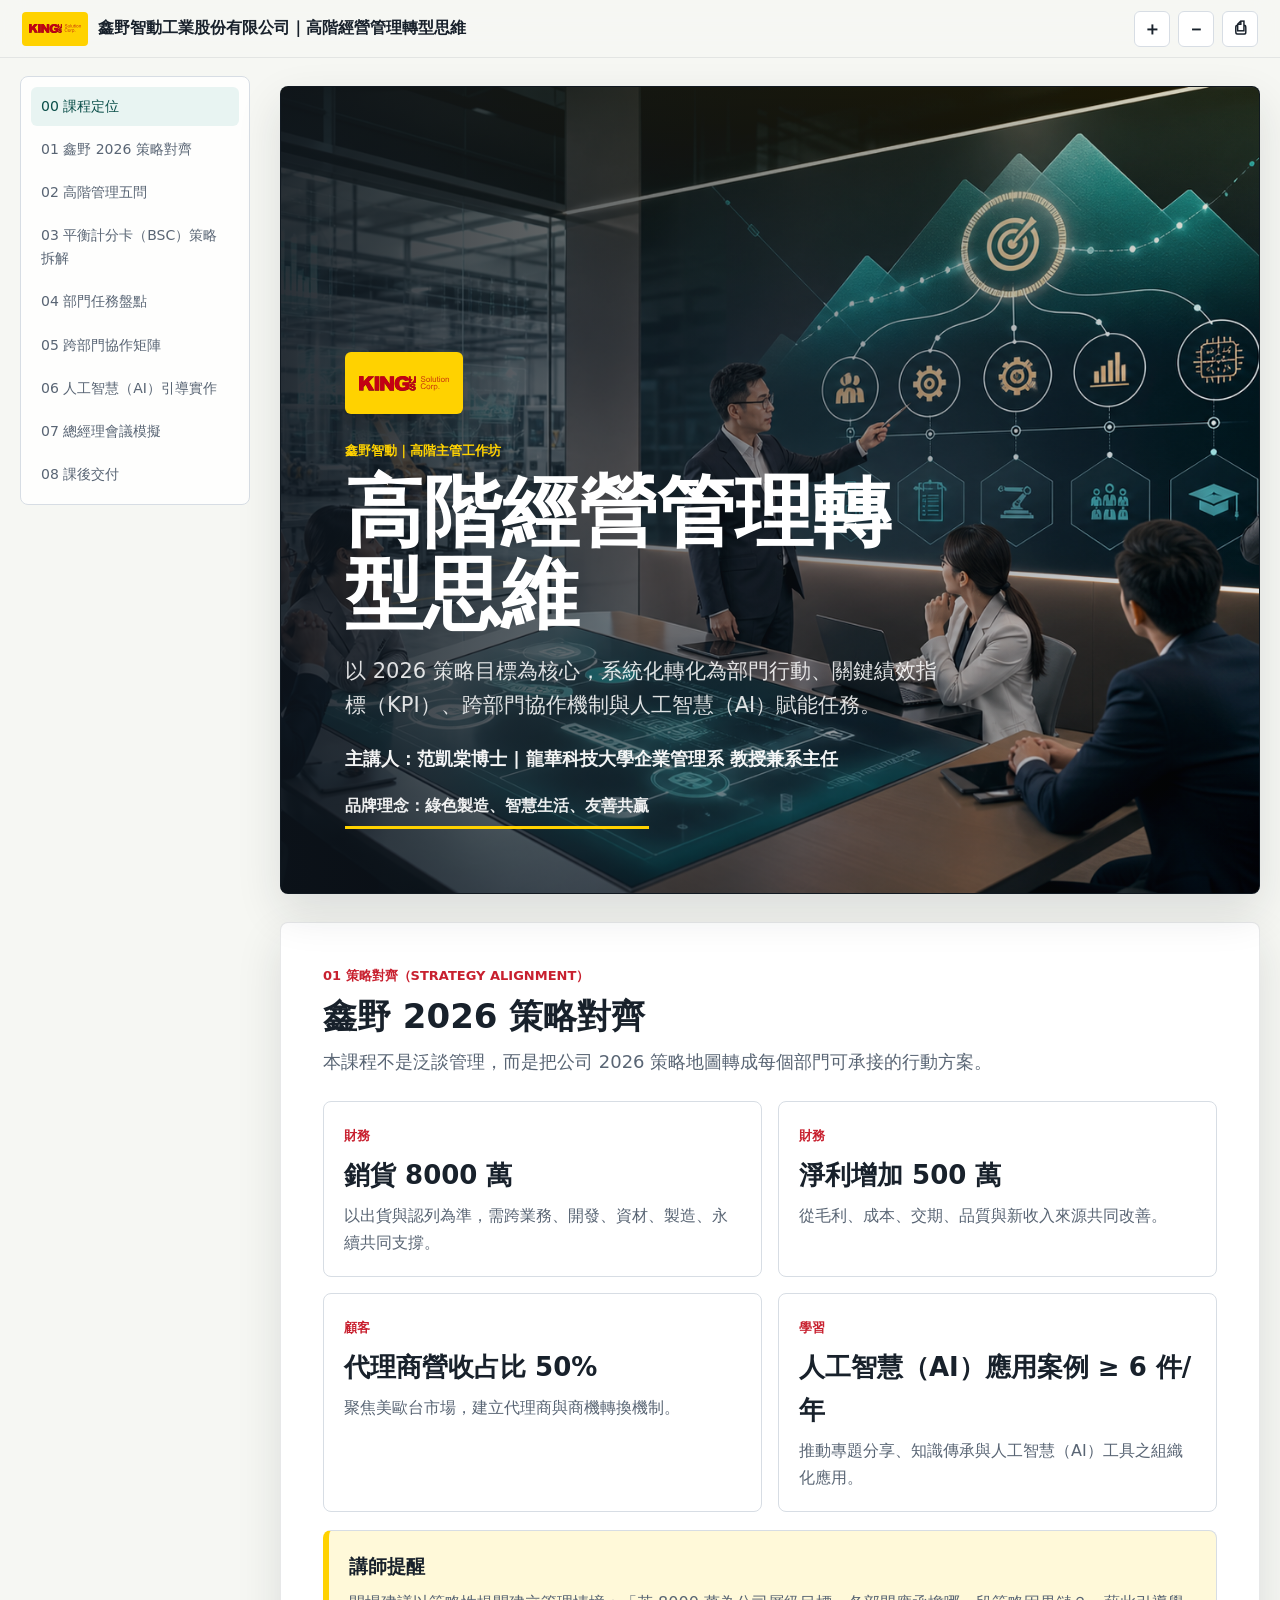
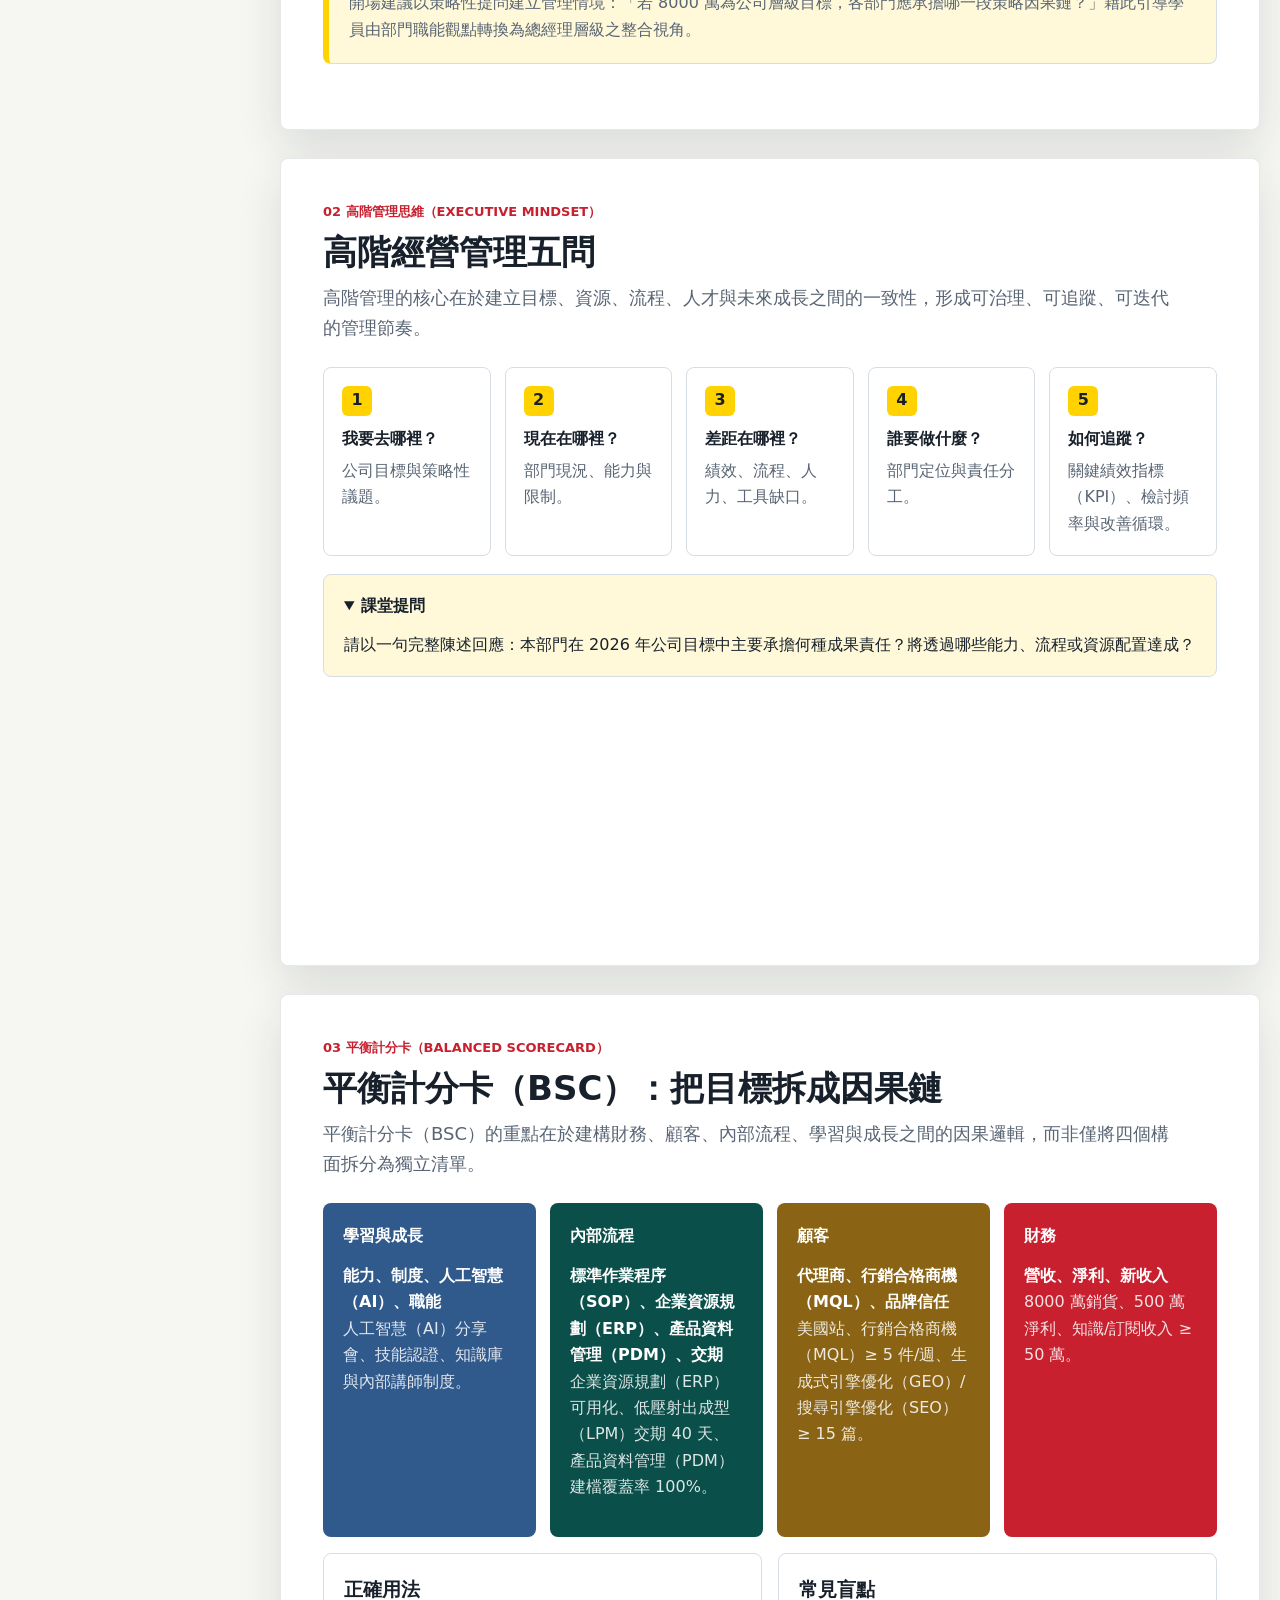
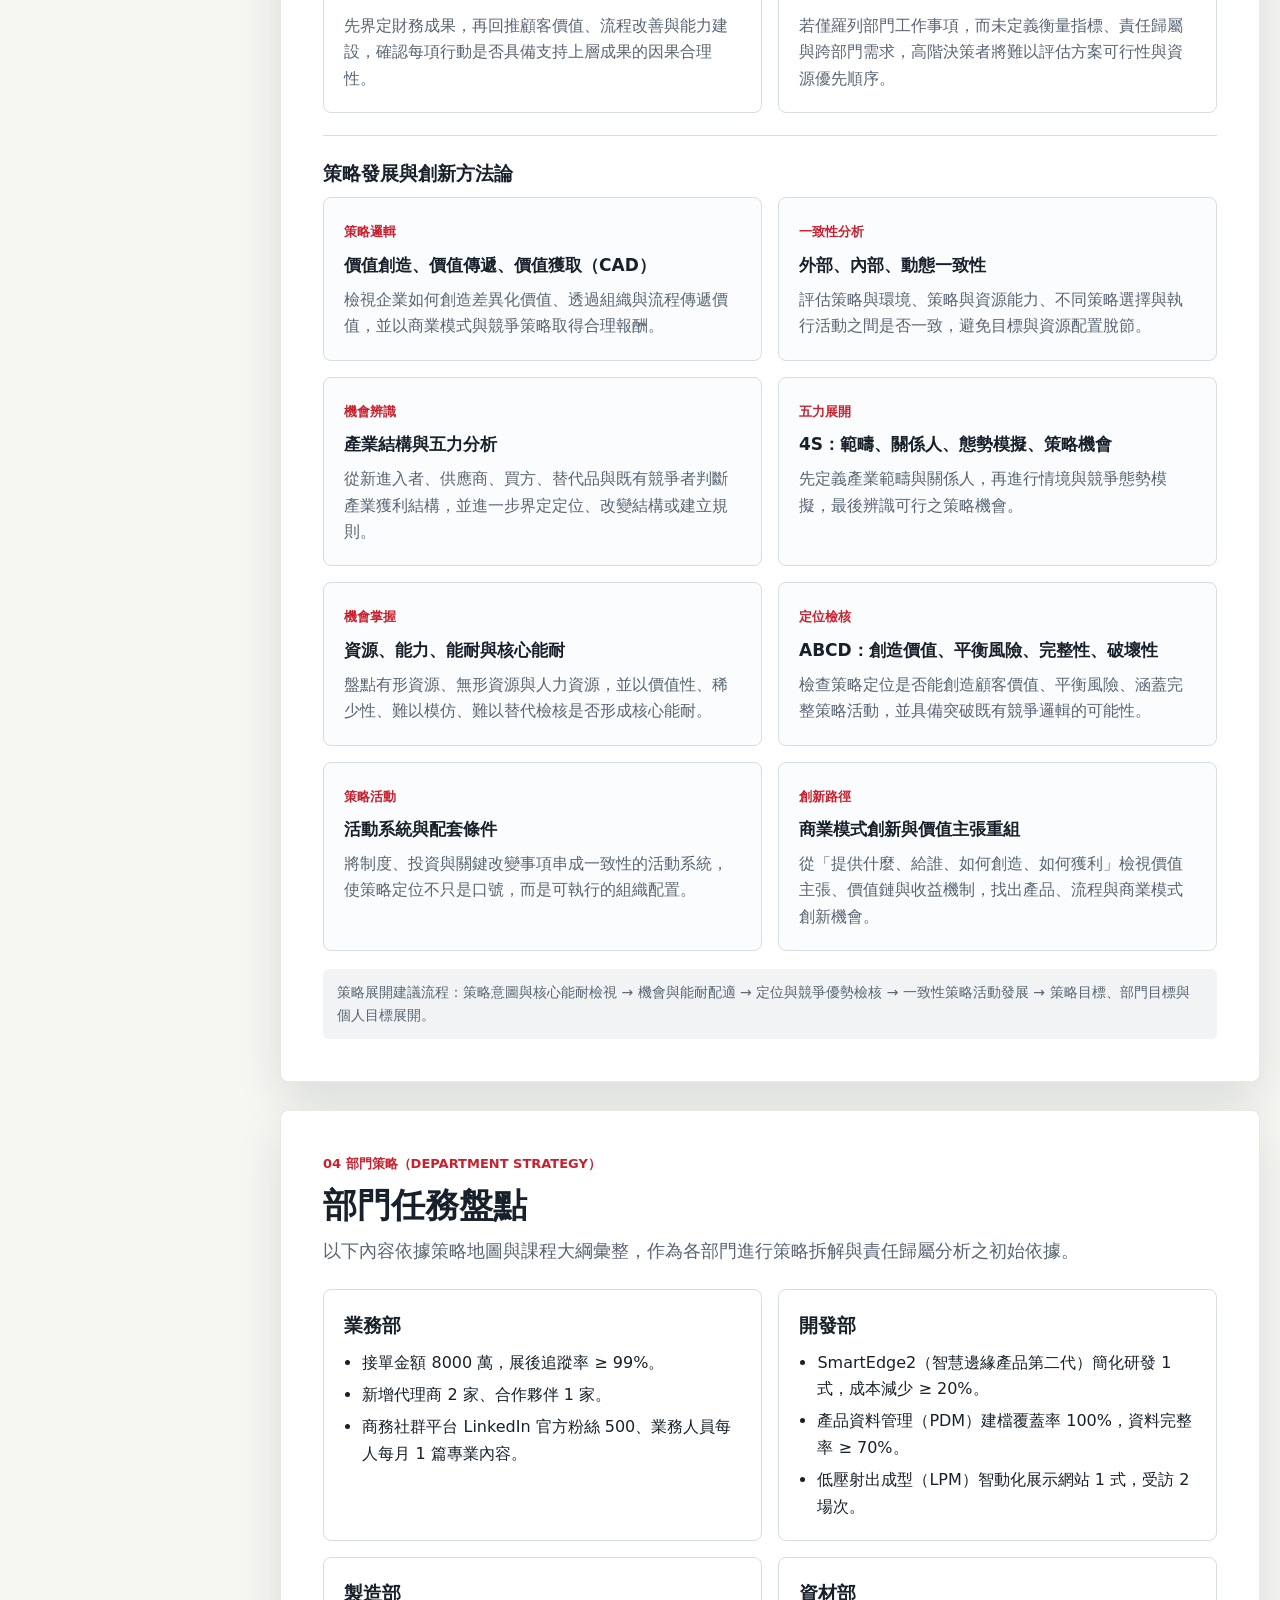
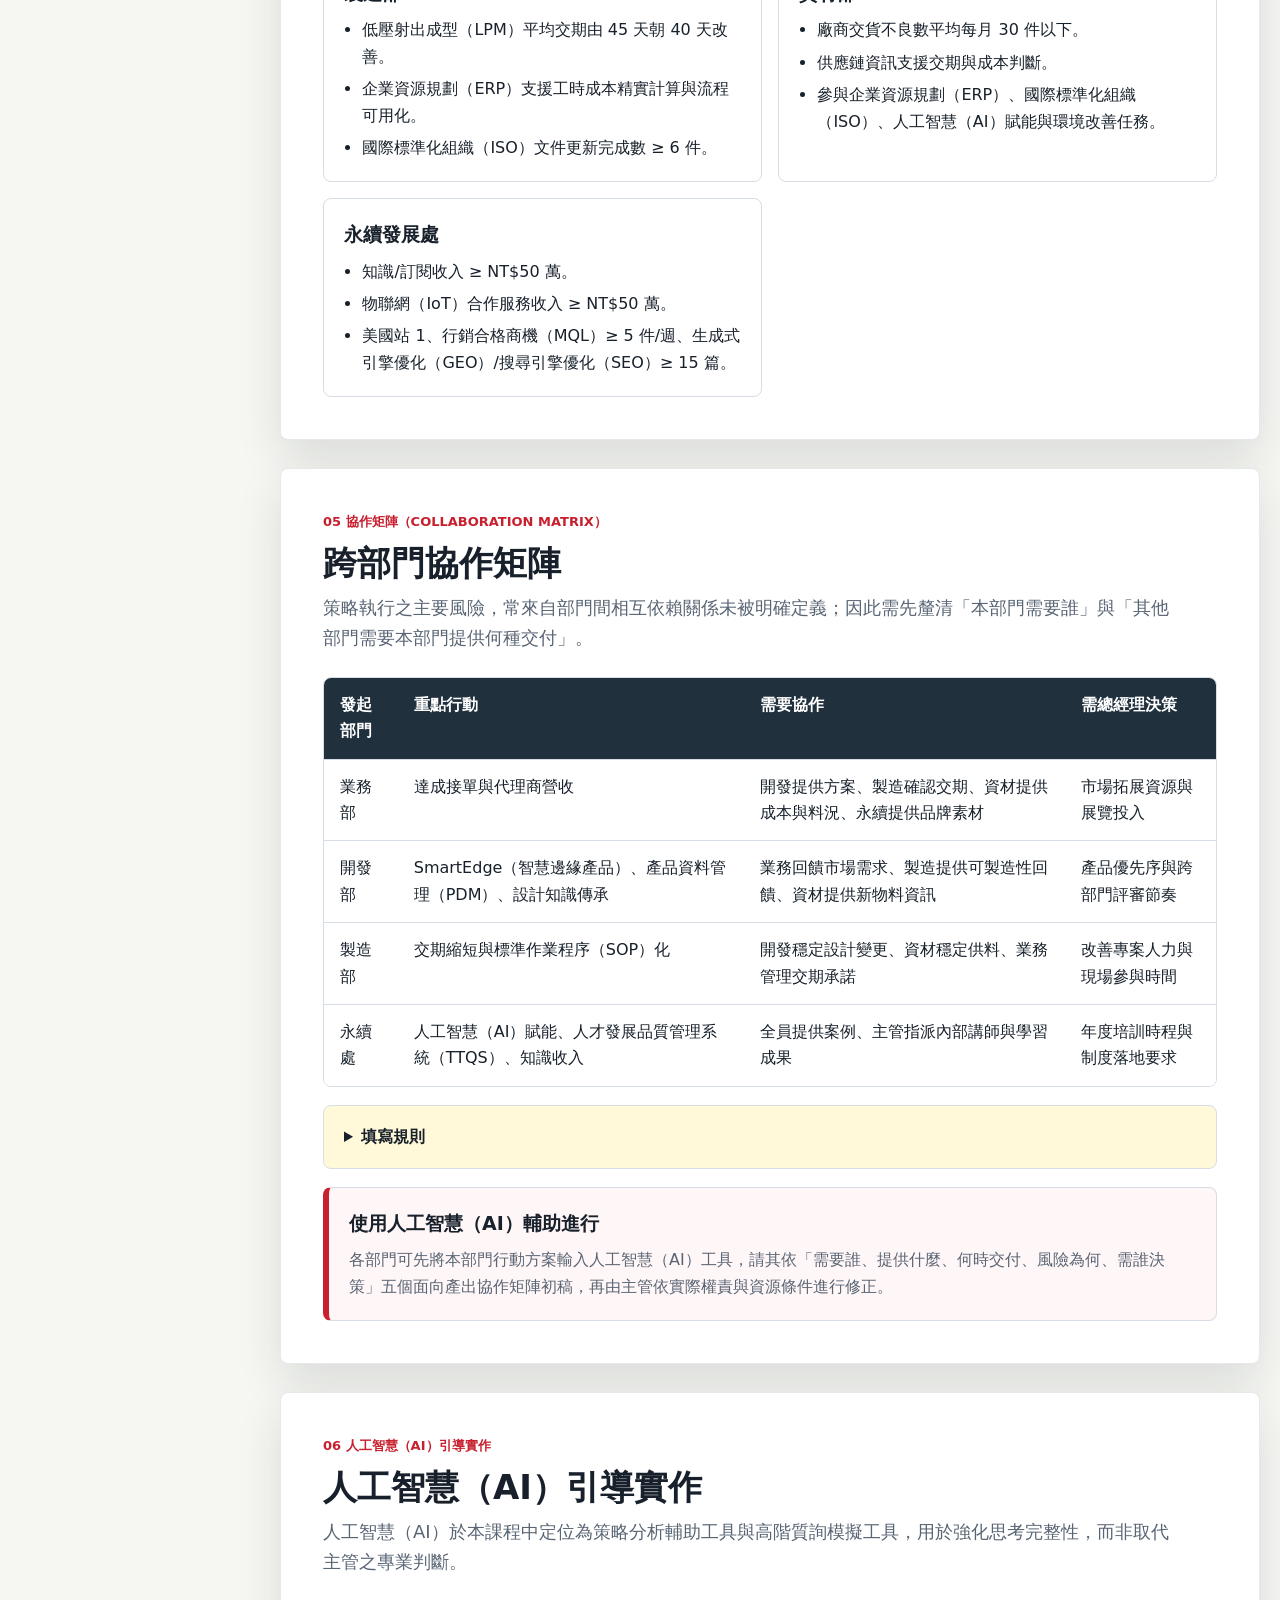
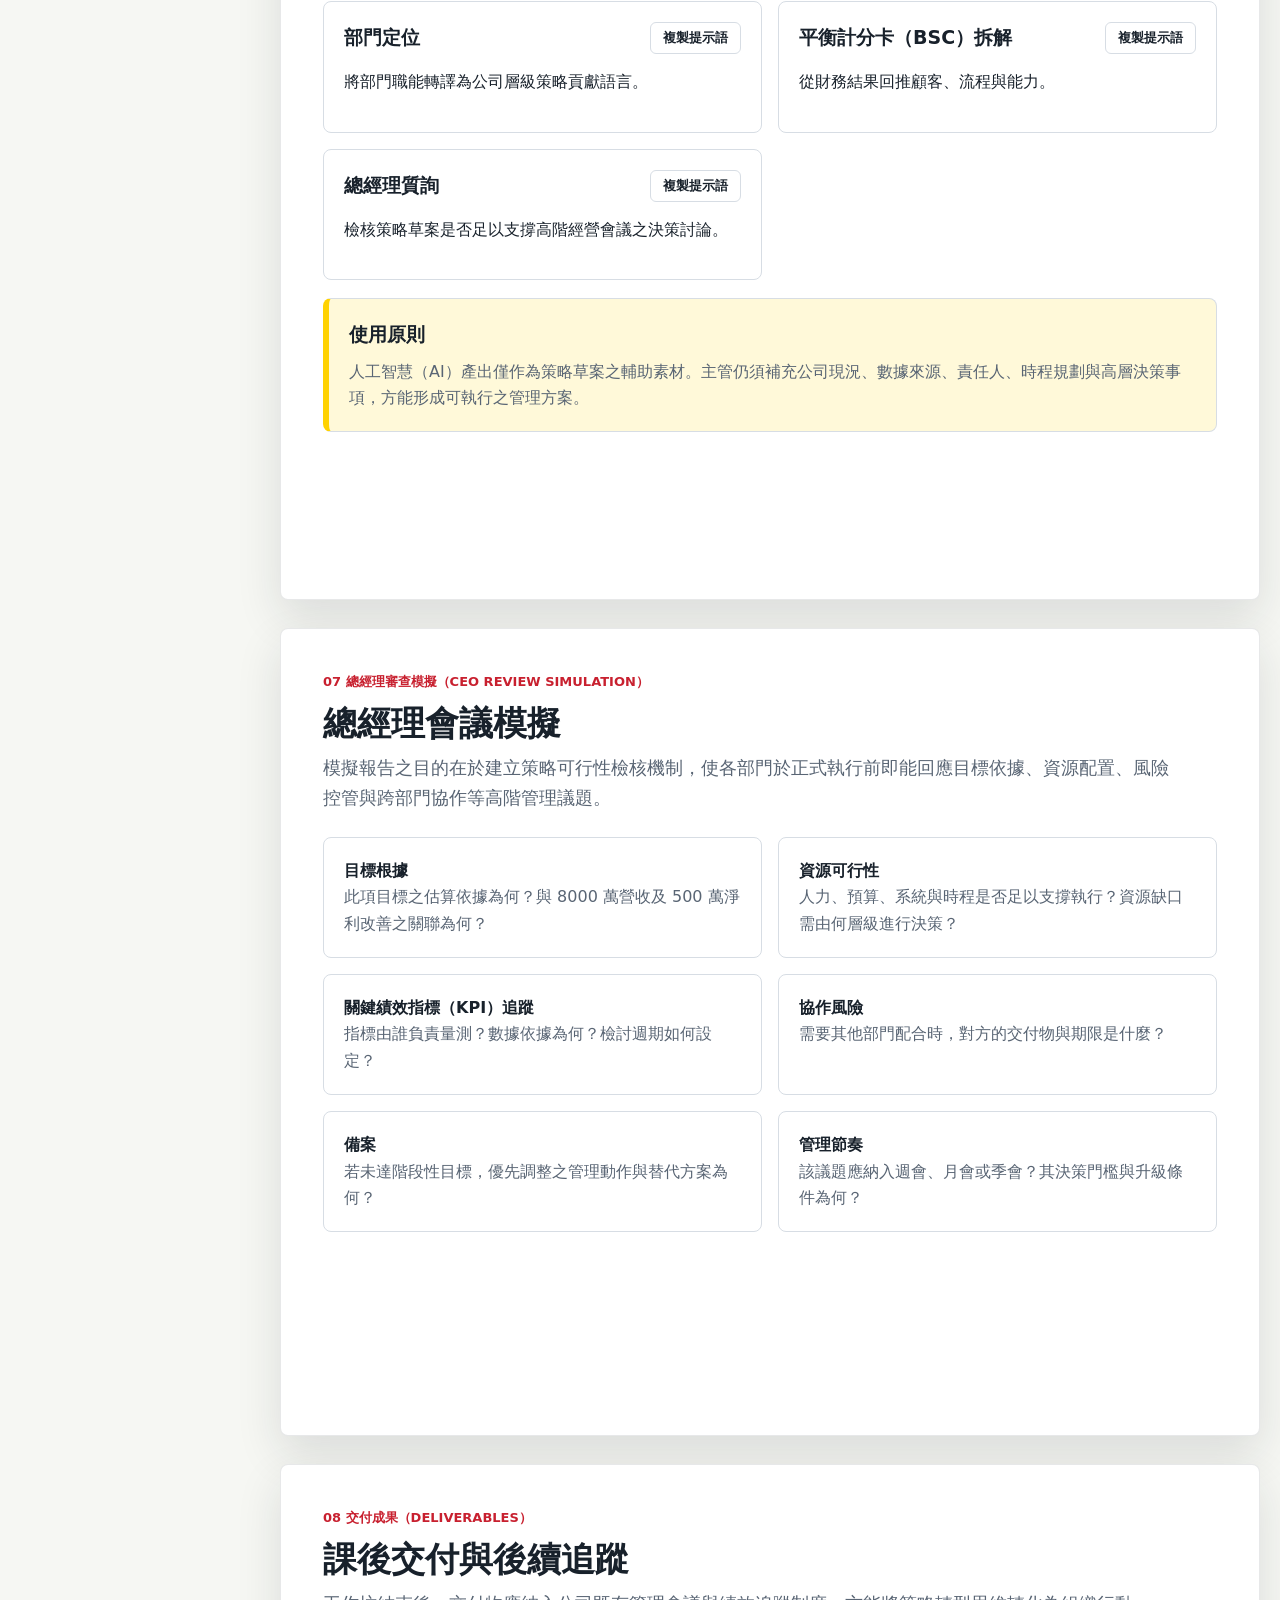
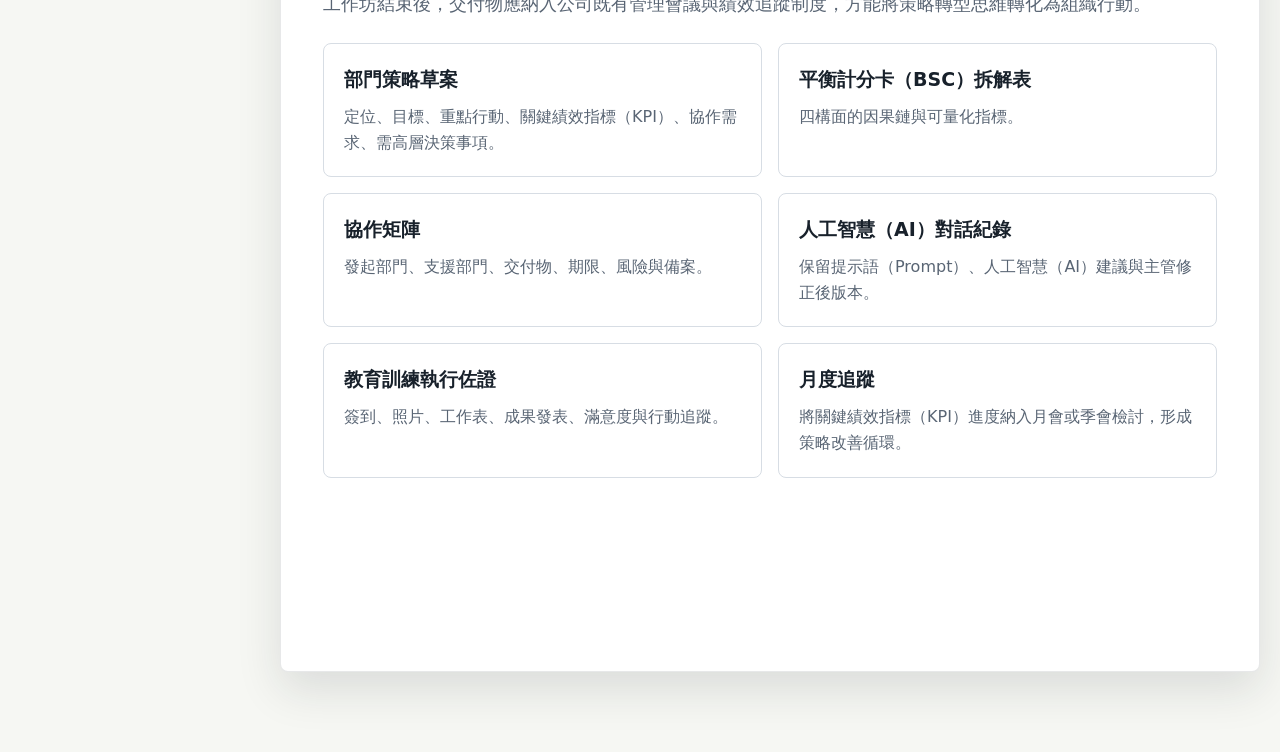
==== index.html @ 5ffa1ac3 "Update senior management handout deployment" ====
<!doctype html>
<html lang="zh-Hant">
<head>
  <meta charset="utf-8">
  <meta name="viewport" content="width=device-width, initial-scale=1">
  <title>高階經營管理轉型思維｜鑫野智動課程講義</title>
  <style>
:root {
  color-scheme: light;
  --ink: #18212b;
  --muted: #596574;
  --line: #d7dde4;
  --paper: #f6f7f3;
  --panel: #ffffff;
  --king-yellow: #ffd200;
  --king-red: #c8202f;
  --teal: #0f766e;
  --teal-dark: #0b4f4a;
  --amber: #c98519;
  --rose: #b84b5a;
  --blue: #315a8c;
  --shadow: 0 18px 45px rgba(22, 34, 43, 0.12);
  font-family: "Microsoft JhengHei", "PingFang TC", "Noto Sans TC", system-ui, sans-serif;
}

* { box-sizing: border-box; }
html { scroll-behavior: smooth; }
body {
  margin: 0;
  background: var(--paper);
  color: var(--ink);
  line-height: 1.65;
}

.topbar {
  position: sticky;
  top: 0;
  z-index: 20;
  height: 58px;
  display: flex;
  align-items: center;
  justify-content: space-between;
  padding: 0 22px;
  border-bottom: 1px solid rgba(24, 33, 43, 0.08);
  background: rgba(246, 247, 243, 0.92);
  backdrop-filter: blur(12px);
}

.brand {
  display: inline-flex;
  align-items: center;
  gap: 10px;
  color: var(--ink);
  font-weight: 800;
  text-decoration: none;
}

.brand-logo {
  display: inline-flex;
  align-items: center;
  justify-content: center;
  width: 66px;
  height: 34px;
  padding: 5px 7px;
  border-radius: 4px;
  background: var(--king-yellow);
}

.brand-logo img {
  display: block;
  max-width: 100%;
  max-height: 100%;
}

.top-actions {
  display: flex;
  gap: 8px;
}

.icon-btn,
.copy {
  border: 1px solid var(--line);
  background: #fff;
  color: var(--ink);
  border-radius: 6px;
  cursor: pointer;
  font-weight: 700;
}

.icon-btn {
  width: 36px;
  height: 36px;
  font-size: 18px;
}

.copy {
  padding: 6px 12px;
}

.toc {
  position: fixed;
  top: 76px;
  left: 20px;
  width: 230px;
  max-height: calc(100vh - 96px);
  overflow: auto;
  display: flex;
  flex-direction: column;
  gap: 4px;
  padding: 10px;
  border: 1px solid var(--line);
  border-radius: 8px;
  background: rgba(255, 255, 255, 0.82);
}

.toc a {
  padding: 8px 10px;
  border-radius: 6px;
  color: var(--muted);
  font-size: 14px;
  text-decoration: none;
}

.toc a.active,
.toc a:hover {
  background: #e8f4f2;
  color: var(--teal-dark);
}

.deck {
  width: min(1120px, calc(100vw - 300px));
  margin: 28px 30px 80px 280px;
}

.slide {
  min-height: calc(100vh - 92px);
  margin-bottom: 28px;
  padding: 42px;
  border: 1px solid rgba(24, 33, 43, 0.1);
  border-radius: 8px;
  background: var(--panel);
  box-shadow: var(--shadow);
  scroll-margin-top: 82px;
}

.cover {
  position: relative;
  display: grid;
  align-items: end;
  padding: 0;
  overflow: hidden;
  background: #111820;
  color: #fff;
}

.hero-media,
.hero-media img {
  position: absolute;
  inset: 0;
  width: 100%;
  height: 100%;
}

.hero-media img {
  object-fit: cover;
  filter: saturate(0.92) contrast(1.05);
}

.hero-media::after {
  content: "";
  position: absolute;
  inset: 0;
  background:
    linear-gradient(90deg, rgba(13, 20, 28, 0.88), rgba(13, 20, 28, 0.42) 58%, rgba(13, 20, 28, 0.1)),
    linear-gradient(180deg, rgba(255, 210, 0, 0.12), transparent 32%);
}

.hero-copy {
  position: relative;
  z-index: 2;
  max-width: 720px;
  padding: 64px;
}

.cover-logo {
  display: inline-flex;
  align-items: center;
  justify-content: center;
  width: 118px;
  height: 62px;
  padding: 11px 14px;
  margin-bottom: 26px;
  border-radius: 6px;
  background: var(--king-yellow);
  box-shadow: 0 18px 36px rgba(0, 0, 0, 0.24);
}

.cover-logo img {
  max-width: 100%;
  max-height: 100%;
}

.eyebrow {
  margin: 0 0 10px;
  color: var(--king-red);
  font-size: 13px;
  font-weight: 900;
  letter-spacing: 0;
  text-transform: uppercase;
}

.cover .eyebrow { color: var(--king-yellow); }

h1, h2, h3, p { margin-top: 0; }
h1 {
  margin-bottom: 18px;
  font-size: clamp(42px, 7vw, 78px);
  line-height: 1.05;
  letter-spacing: 0;
}

h2 {
  margin-bottom: 10px;
  font-size: 34px;
  line-height: 1.2;
  letter-spacing: 0;
}

h3 {
  margin-bottom: 8px;
  font-size: 19px;
}

.lead {
  font-size: 21px;
  color: rgba(255, 255, 255, 0.86);
}

.presenter-line {
  margin: 18px 0 4px;
  color: rgba(255, 255, 255, 0.95);
  font-size: 18px;
  font-weight: 800;
}

.brand-line {
  display: inline-block;
  margin: 8px 0 0;
  padding: 7px 0;
  border-bottom: 3px solid var(--king-yellow);
  color: rgba(255, 255, 255, 0.92);
  font-weight: 800;
}

.slide-head {
  max-width: 850px;
  margin-bottom: 24px;
}

.slide-head p:not(.eyebrow) {
  color: var(--muted);
  font-size: 18px;
}

.metric-grid,
.department-grid,
.deliverable-grid,
.prompt-library,
.qa-grid,
.method-grid {
  display: grid;
  grid-template-columns: repeat(2, minmax(0, 1fr));
  gap: 16px;
}

.metric,
.department-grid article,
.deliverable-grid article,
.prompt-library article,
.qa-grid article,
.method-grid article,
.card,
.note-panel {
  border: 1px solid var(--line);
  border-radius: 8px;
  background: #fff;
  padding: 20px;
}

.metric span {
  color: var(--king-red);
  font-weight: 900;
  font-size: 13px;
}

.method-block {
  margin-top: 22px;
  padding-top: 22px;
  border-top: 1px solid var(--line);
}

.method-block > p {
  color: var(--muted);
  max-width: 860px;
}

.method-grid article {
  background: #fbfcfd;
}

.method-grid span {
  display: inline-block;
  margin-bottom: 8px;
  color: var(--king-red);
  font-size: 13px;
  font-weight: 900;
}

.method-grid strong {
  display: block;
  margin-bottom: 8px;
  font-size: 17px;
}

.metric strong {
  display: block;
  margin: 6px 0;
  font-size: 26px;
}

.metric p,
.department-grid p,
.deliverable-grid p,
.qa-grid p,
.method-grid p,
.card p,
.note-panel p {
  color: var(--muted);
  margin-bottom: 0;
}

.note-panel {
  margin-top: 18px;
  border-left: 6px solid var(--king-yellow);
  background: #fff9d9;
}

.ai-assisted {
  border-left-color: var(--king-red);
  background: #fff6f7;
}

.question-flow,
.bsc-map,
.pddro,
.timeline {
  display: grid;
  gap: 14px;
}

.question-flow {
  grid-template-columns: repeat(5, minmax(0, 1fr));
}

.question-flow div,
.pddro div,
.timeline div {
  position: relative;
  padding: 18px;
  border: 1px solid var(--line);
  border-radius: 8px;
  background: #fff;
}

.question-flow span,
.pddro span {
  display: inline-grid;
  place-items: center;
  width: 30px;
  height: 30px;
  margin-bottom: 10px;
  border-radius: 6px;
  background: var(--king-yellow);
  color: var(--ink);
  font-weight: 900;
}

.question-flow strong,
.pddro strong,
.timeline strong {
  display: block;
  margin-bottom: 6px;
}

.question-flow p,
.pddro p,
.timeline p {
  color: var(--muted);
  margin: 0;
}

.bsc-map {
  grid-template-columns: repeat(4, minmax(0, 1fr));
  align-items: stretch;
}

.bsc-map article {
  position: relative;
  min-height: 180px;
  padding: 20px;
  border-radius: 8px;
  color: #fff;
  background: var(--blue);
}

.bsc-map article:nth-child(2) { background: var(--teal-dark); }
.bsc-map article:nth-child(3) { background: #8a6414; }
.bsc-map article:nth-child(4) { background: var(--king-red); }

.bsc-map span {
  display: block;
  margin-bottom: 14px;
  font-weight: 900;
}

.bsc-map p { color: rgba(255, 255, 255, 0.86); }

.two-col {
  display: grid;
  grid-template-columns: repeat(2, minmax(0, 1fr));
  gap: 16px;
  margin-top: 16px;
}

.prompt-box {
  margin-top: 18px;
  padding: 18px 20px;
  border: 1px solid var(--line);
  border-radius: 8px;
  background: #fff9d9;
}

.prompt-box summary {
  cursor: pointer;
  font-weight: 900;
  color: var(--ink);
}

.prompt-box p {
  margin: 12px 0 0;
}

ul {
  margin: 0;
  padding-left: 1.15rem;
}

li + li { margin-top: 6px; }

.table-wrap {
  overflow-x: auto;
  border: 1px solid var(--line);
  border-radius: 8px;
}

table {
  width: 100%;
  border-collapse: collapse;
  background: #fff;
}

th,
td {
  padding: 14px 16px;
  border-bottom: 1px solid var(--line);
  text-align: left;
  vertical-align: top;
}

th {
  background: #20303d;
  color: #fff;
}

tr:last-child td { border-bottom: 0; }

.prompt-library article {
  display: grid;
  grid-template-columns: 1fr auto;
  gap: 8px 12px;
  align-items: start;
}

.prompt-library p {
  grid-column: 1 / -1;
}

.pddro {
  grid-template-columns: repeat(5, minmax(0, 1fr));
}

.source-note {
  margin-top: 18px;
  padding: 12px 14px;
  border-radius: 6px;
  background: #f1f3f5;
  color: var(--muted);
  font-size: 14px;
}

.worksheet {
  display: grid;
  gap: 14px;
  padding: 24px;
  border: 1px solid var(--line);
  border-radius: 8px;
  background: #fff;
}

.worksheet label {
  display: grid;
  gap: 6px;
  font-weight: 800;
}

.worksheet input,
.worksheet textarea {
  width: 100%;
  border: 1px solid #b8c0c9;
  border-radius: 6px;
  padding: 10px;
  font: inherit;
}

.worksheet input {
  display: inline-block;
  width: min(220px, 100%);
  margin: 0 6px;
}

.worksheet textarea {
  min-height: 88px;
  resize: vertical;
}

.timeline time {
  display: inline-block;
  margin-bottom: 6px;
  color: var(--king-red);
  font-weight: 900;
}

.toast {
  position: fixed;
  right: 24px;
  bottom: 24px;
  transform: translateY(24px);
  opacity: 0;
  padding: 10px 14px;
  border-radius: 6px;
  background: var(--ink);
  color: #fff;
  transition: opacity 180ms ease, transform 180ms ease;
}

.toast.show {
  transform: translateY(0);
  opacity: 1;
}

@media (max-width: 980px) {
  .toc {
    position: static;
    width: auto;
    max-height: none;
    margin: 12px;
    flex-direction: row;
    overflow-x: auto;
  }

  .toc a { white-space: nowrap; }

  .deck {
    width: auto;
    margin: 12px;
  }

  .slide {
    min-height: auto;
    padding: 24px;
  }

  .cover {
    min-height: 78vh;
  }

  .hero-copy {
    padding: 32px;
  }

  .metric-grid,
  .department-grid,
  .deliverable-grid,
  .prompt-library,
  .qa-grid,
  .method-grid,
  .two-col,
  .question-flow,
  .bsc-map,
  .pddro {
    grid-template-columns: 1fr;
  }
}

@media print {
  @page {
    size: 297mm 167mm;
    margin: 0;
  }

  .topbar,
  .toc,
  .toast,
  .copy {
    display: none !important;
  }

  body { background: #fff; }

  .deck {
    width: 297mm;
    margin: 0;
  }

  .slide {
    width: 297mm;
    min-height: 167mm;
    height: 167mm;
    overflow: hidden;
    padding: 14mm;
    page-break-after: always;
    margin: 0;
    border: 0;
    border-radius: 0;
    box-shadow: none;
  }

  .cover {
    min-height: 167mm;
    height: 167mm;
  }
}

</style>
</head>
<body>
  <header class="topbar">
    <a class="brand" href="#cover" aria-label="回到封面">
      <span class="brand-logo"><img src="[data-uri]" alt="KING's 鑫野智動工業股份有限公司 LOGO"></span>
      <span>鑫野智動工業股份有限公司｜高階經營管理轉型思維</span>
    </a>
    <nav class="top-actions" aria-label="文件操作">
      <button class="icon-btn" id="expandAll" type="button" title="展開所有提示">＋</button>
      <button class="icon-btn" id="collapseAll" type="button" title="收合所有提示">－</button>
      <button class="icon-btn" id="printPage" type="button" title="列印講義">⎙</button>
    </nav>
  </header>

  <aside class="toc" aria-label="章節目錄">
    <a href="#cover">00 課程定位</a>
    <a href="#strategy">01 鑫野 2026 策略對齊</a>
    <a href="#mindset">02 高階管理五問</a>
    <a href="#bsc">03 平衡計分卡（BSC）策略拆解</a>
    <a href="#departments">04 部門任務盤點</a>
    <a href="#collaboration">05 跨部門協作矩陣</a>
    <a href="#ai">06 人工智慧（AI）引導實作</a>
    <a href="#gm">07 總經理會議模擬</a>
    <a href="#deliverables">08 課後交付</a>
  </aside>

  <main class="deck">
    <section class="slide cover" id="cover">
      <div class="hero-media">
        <img src="[data-uri]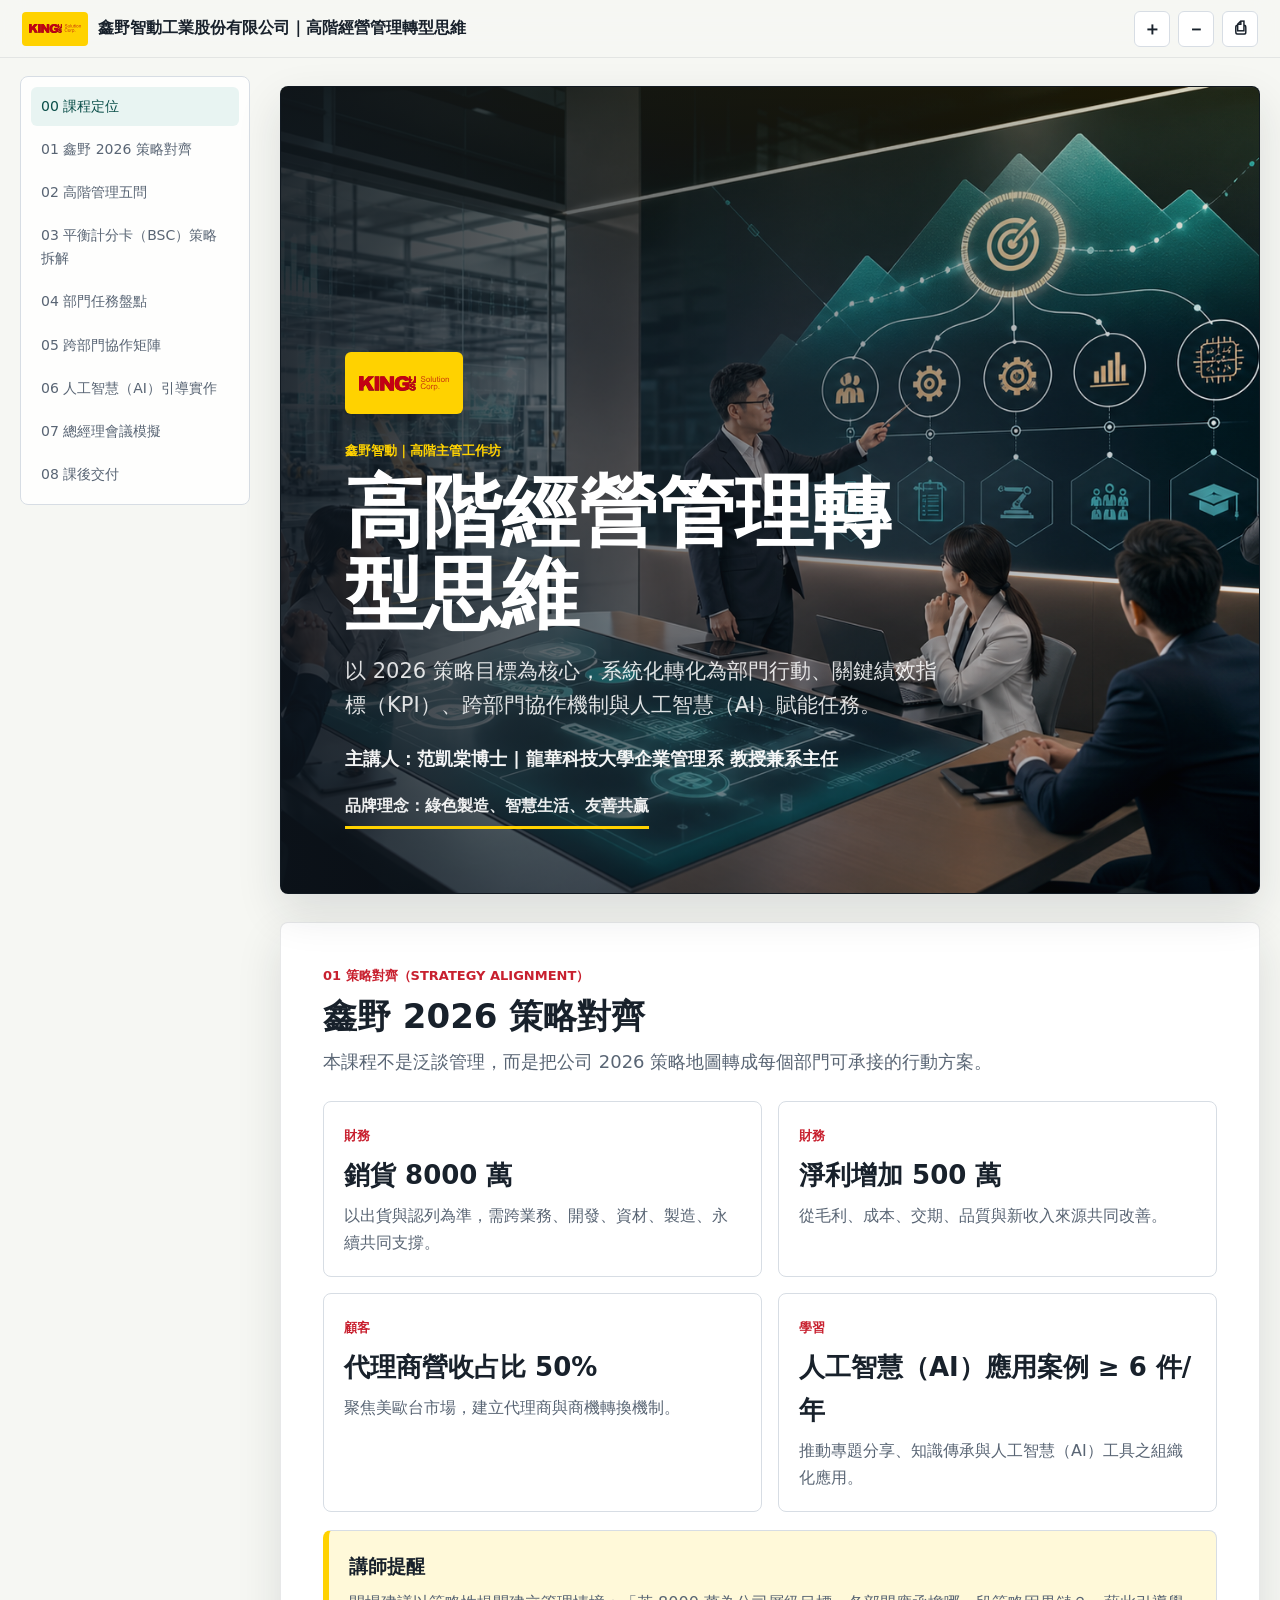
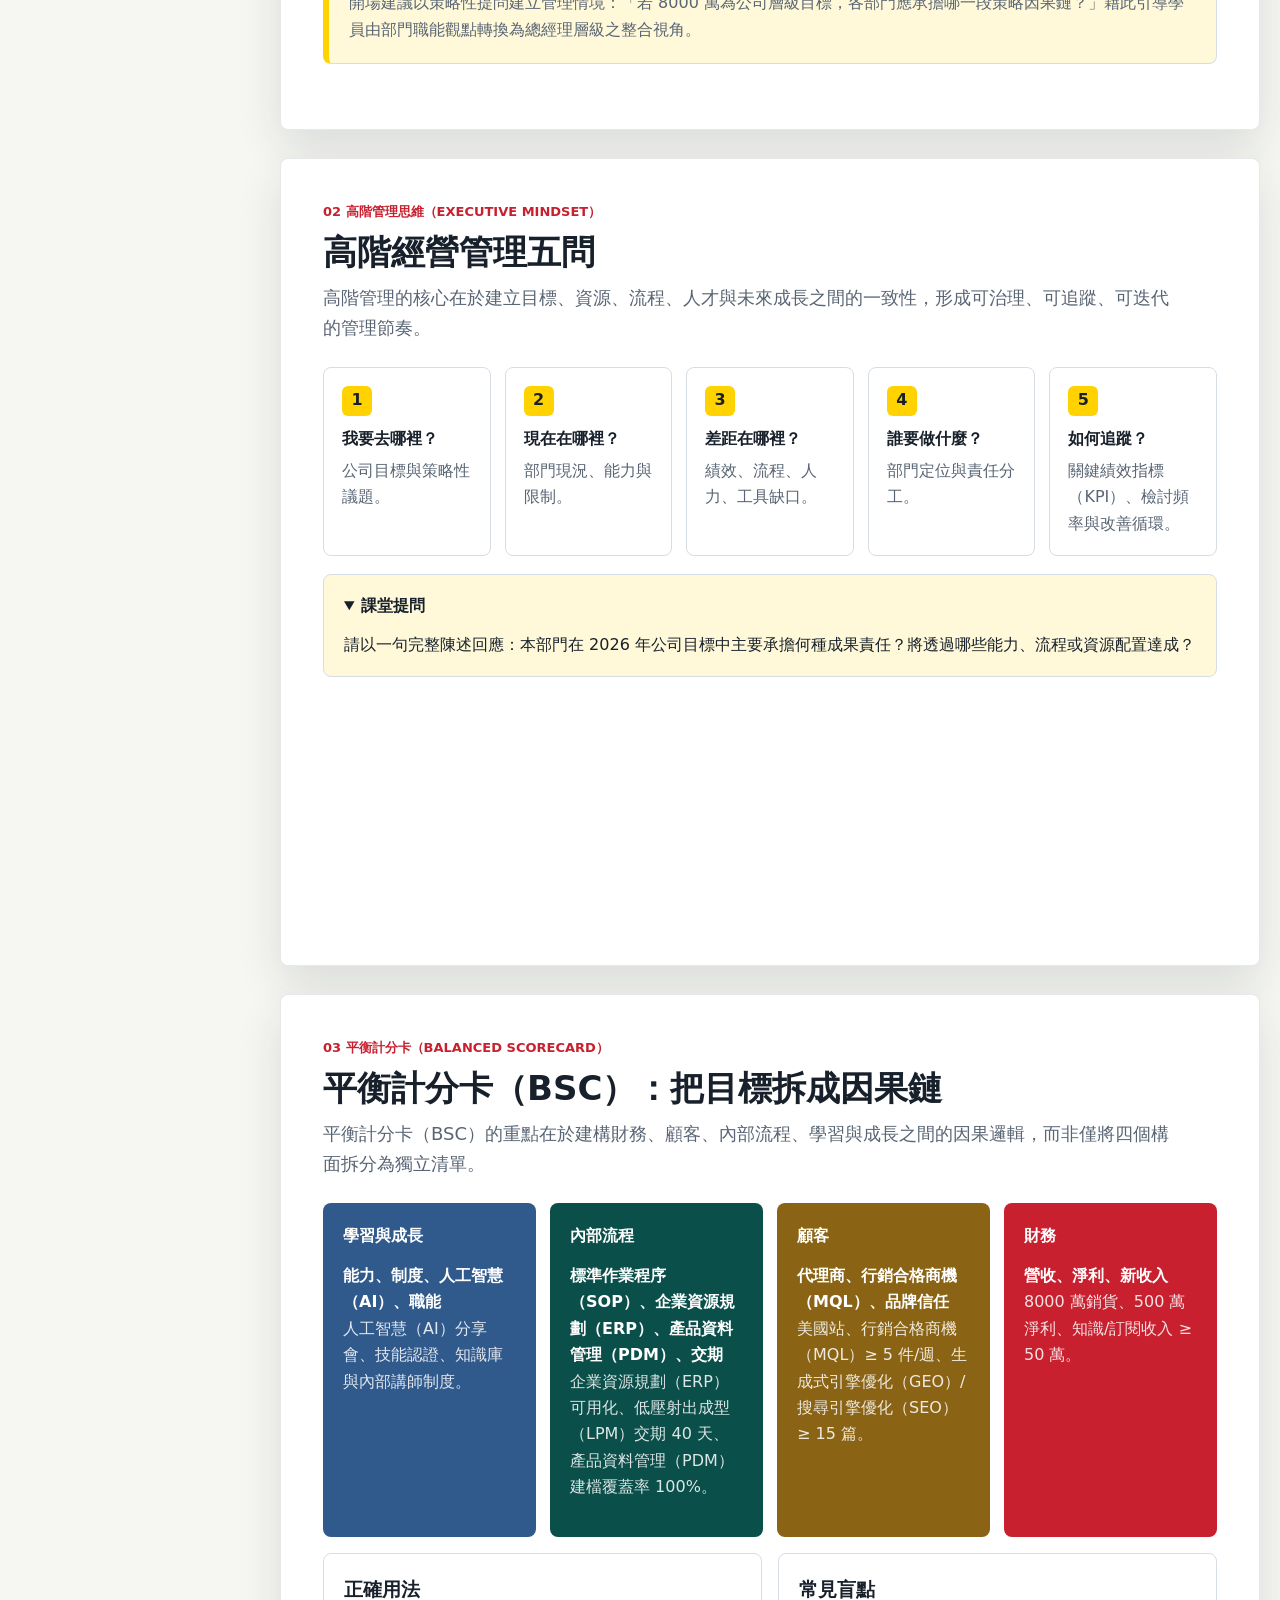
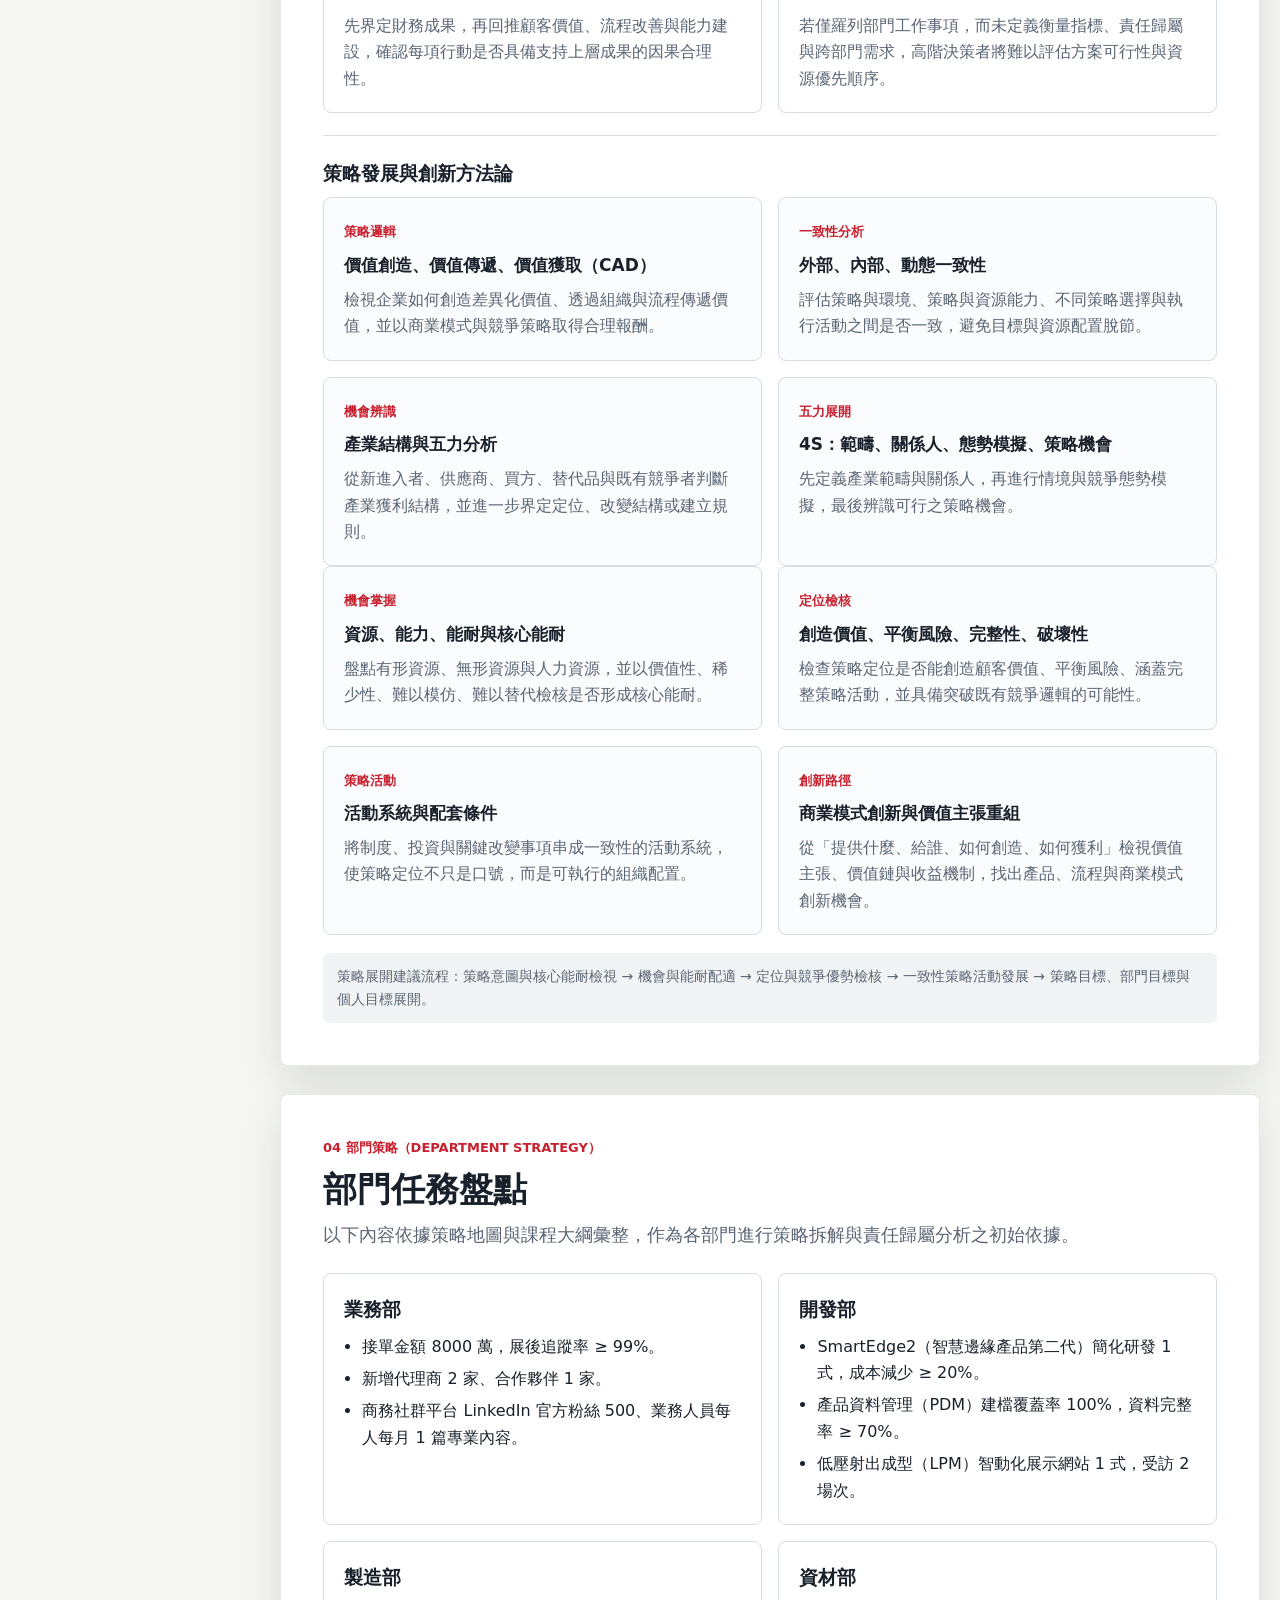
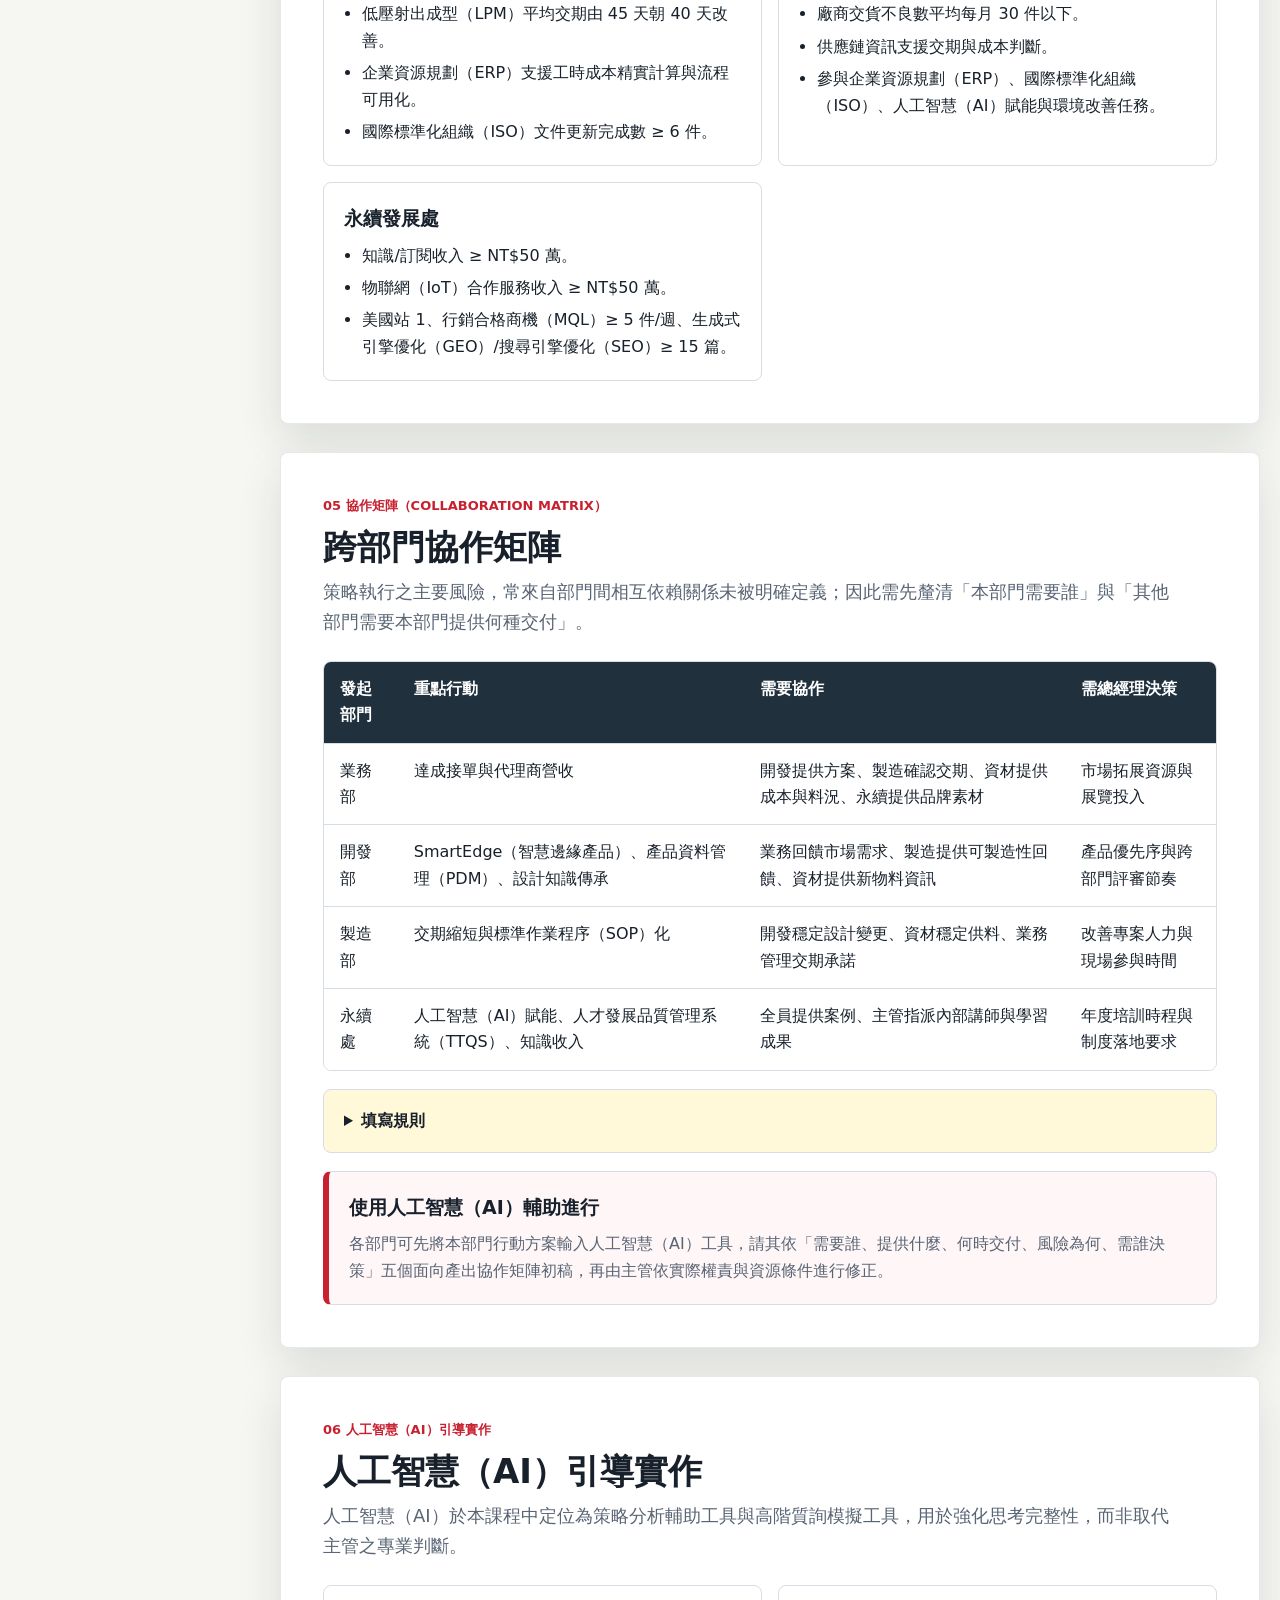
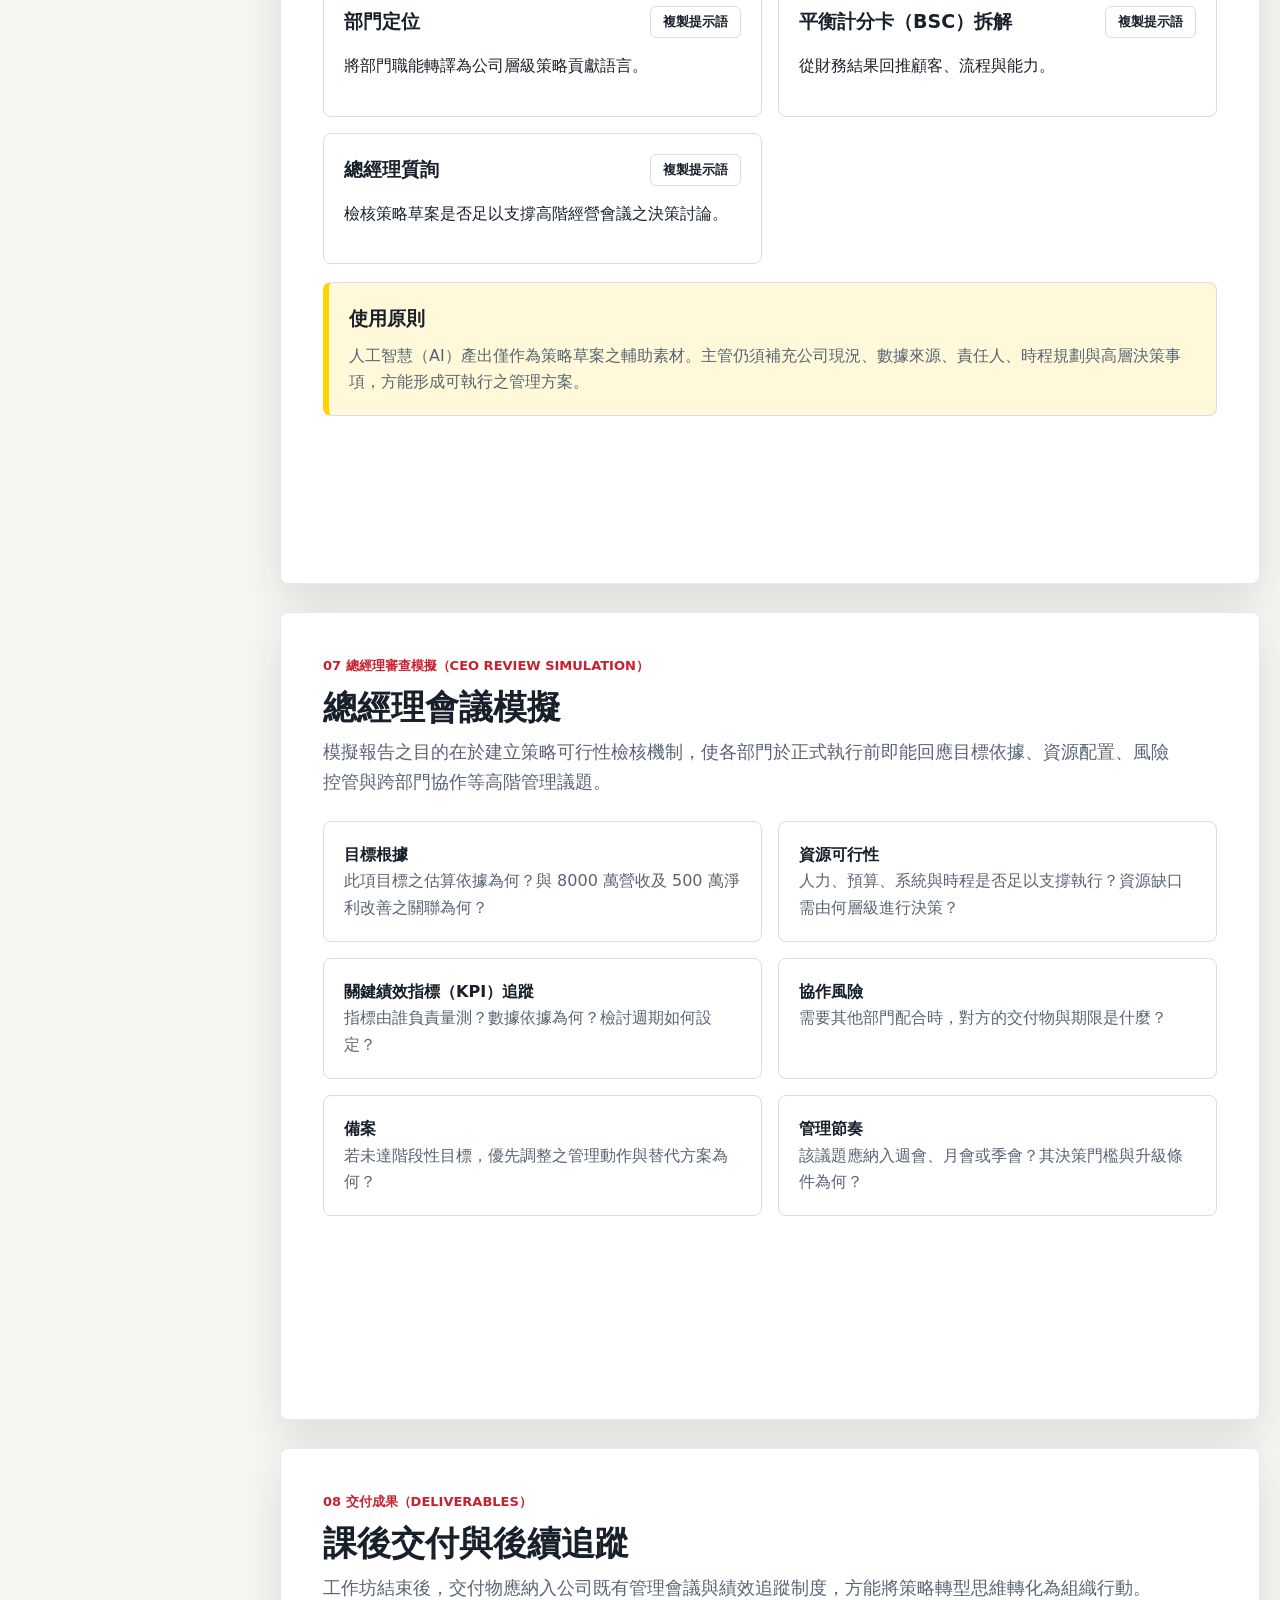
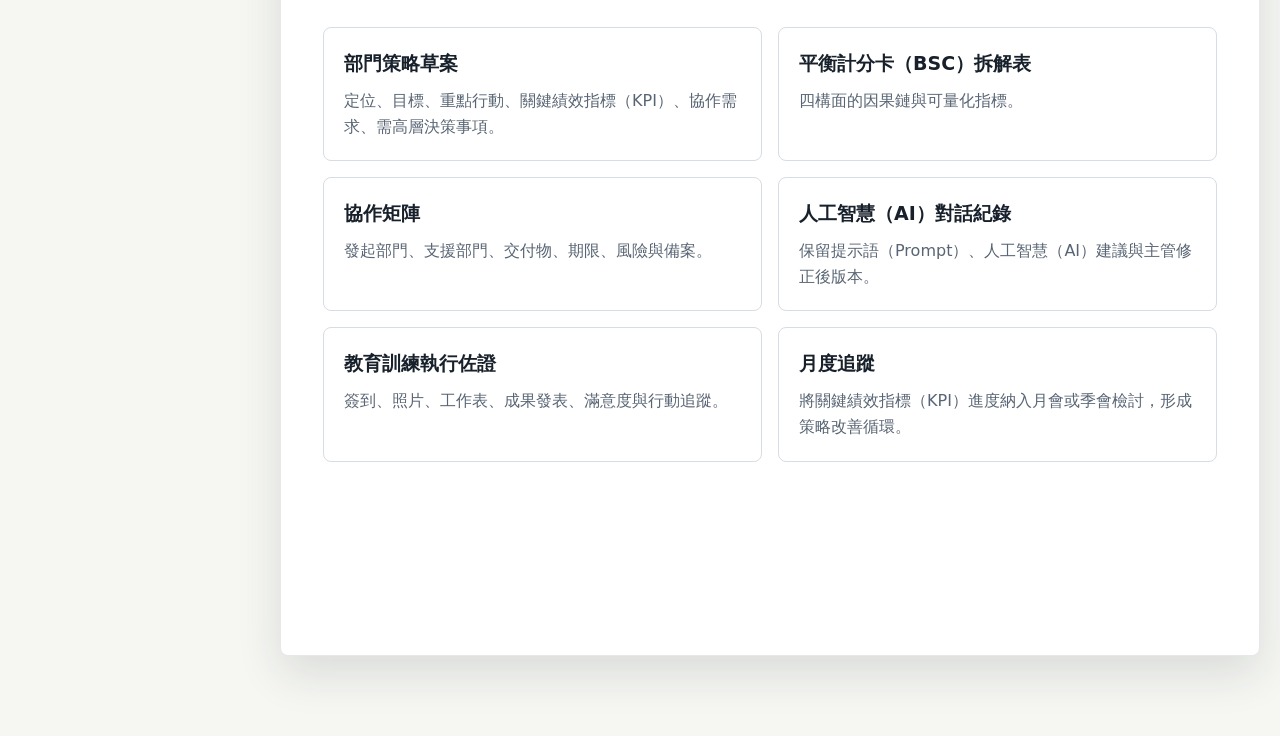
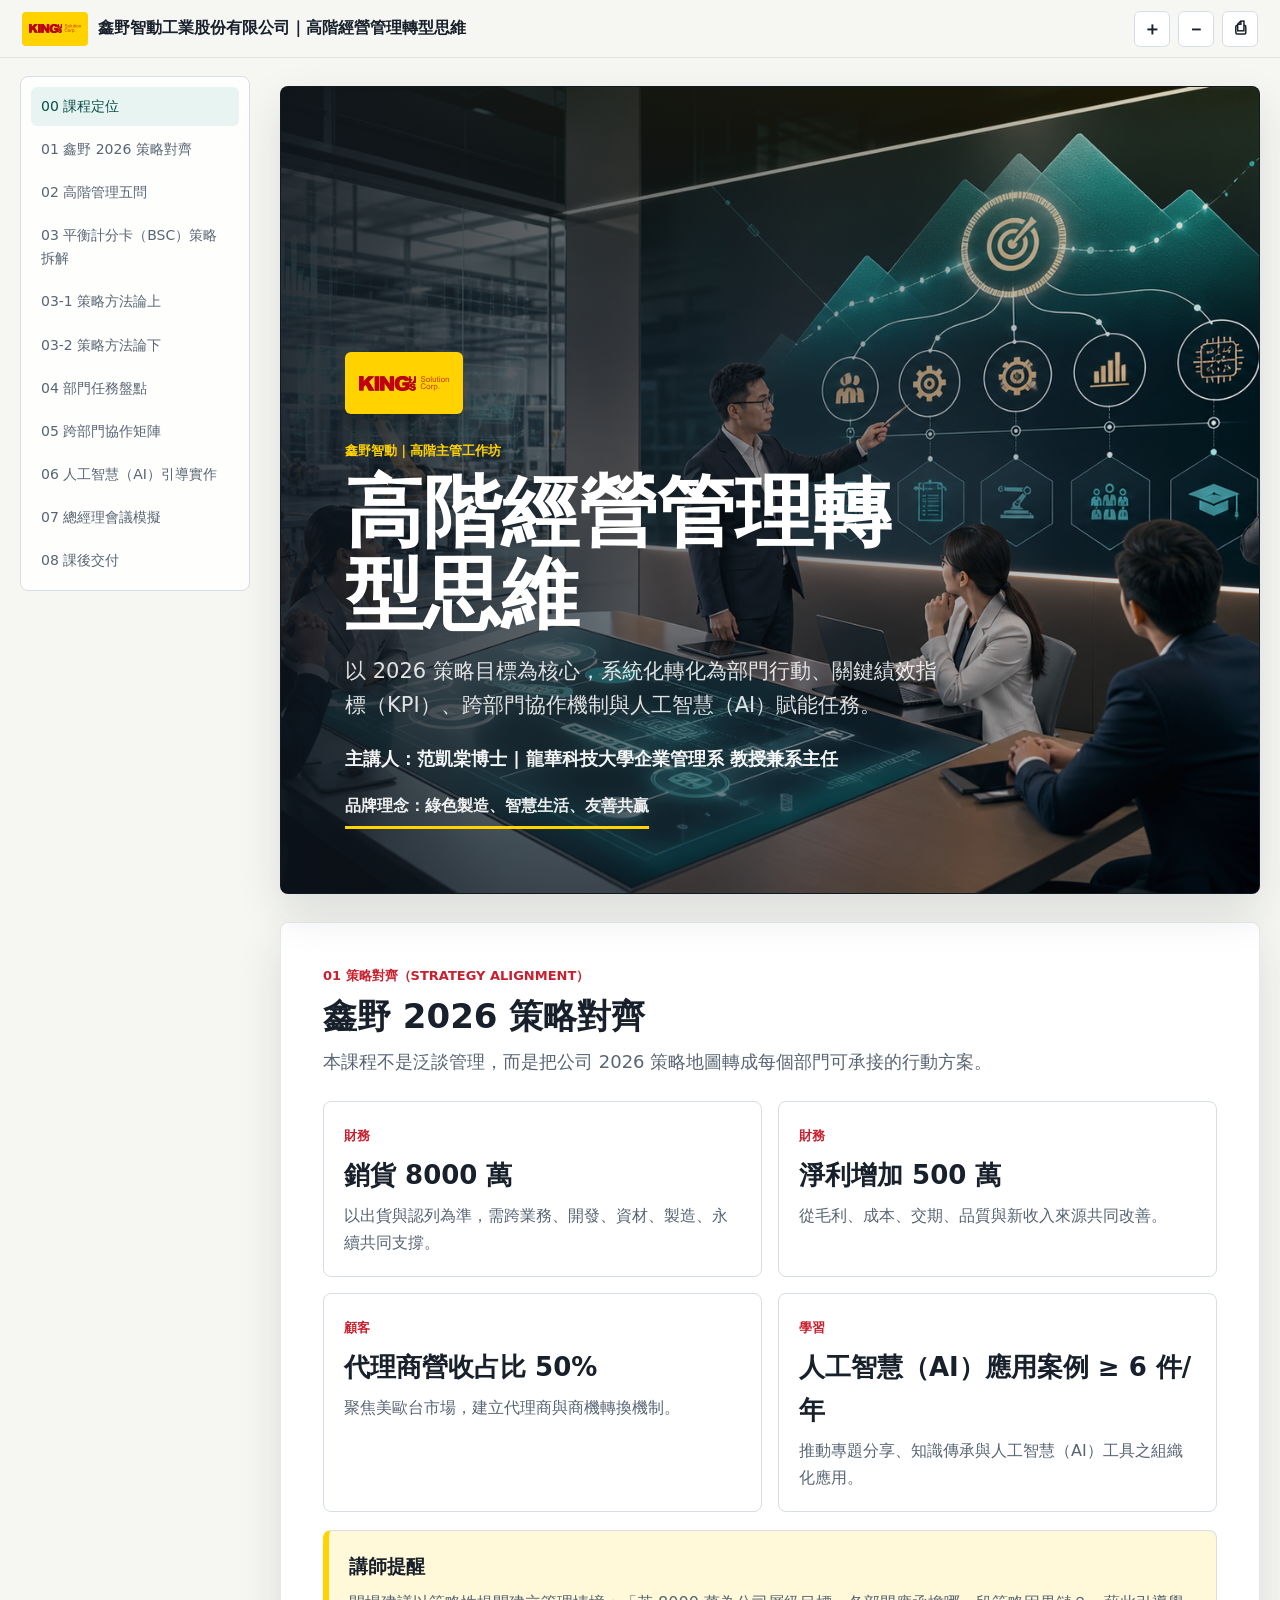
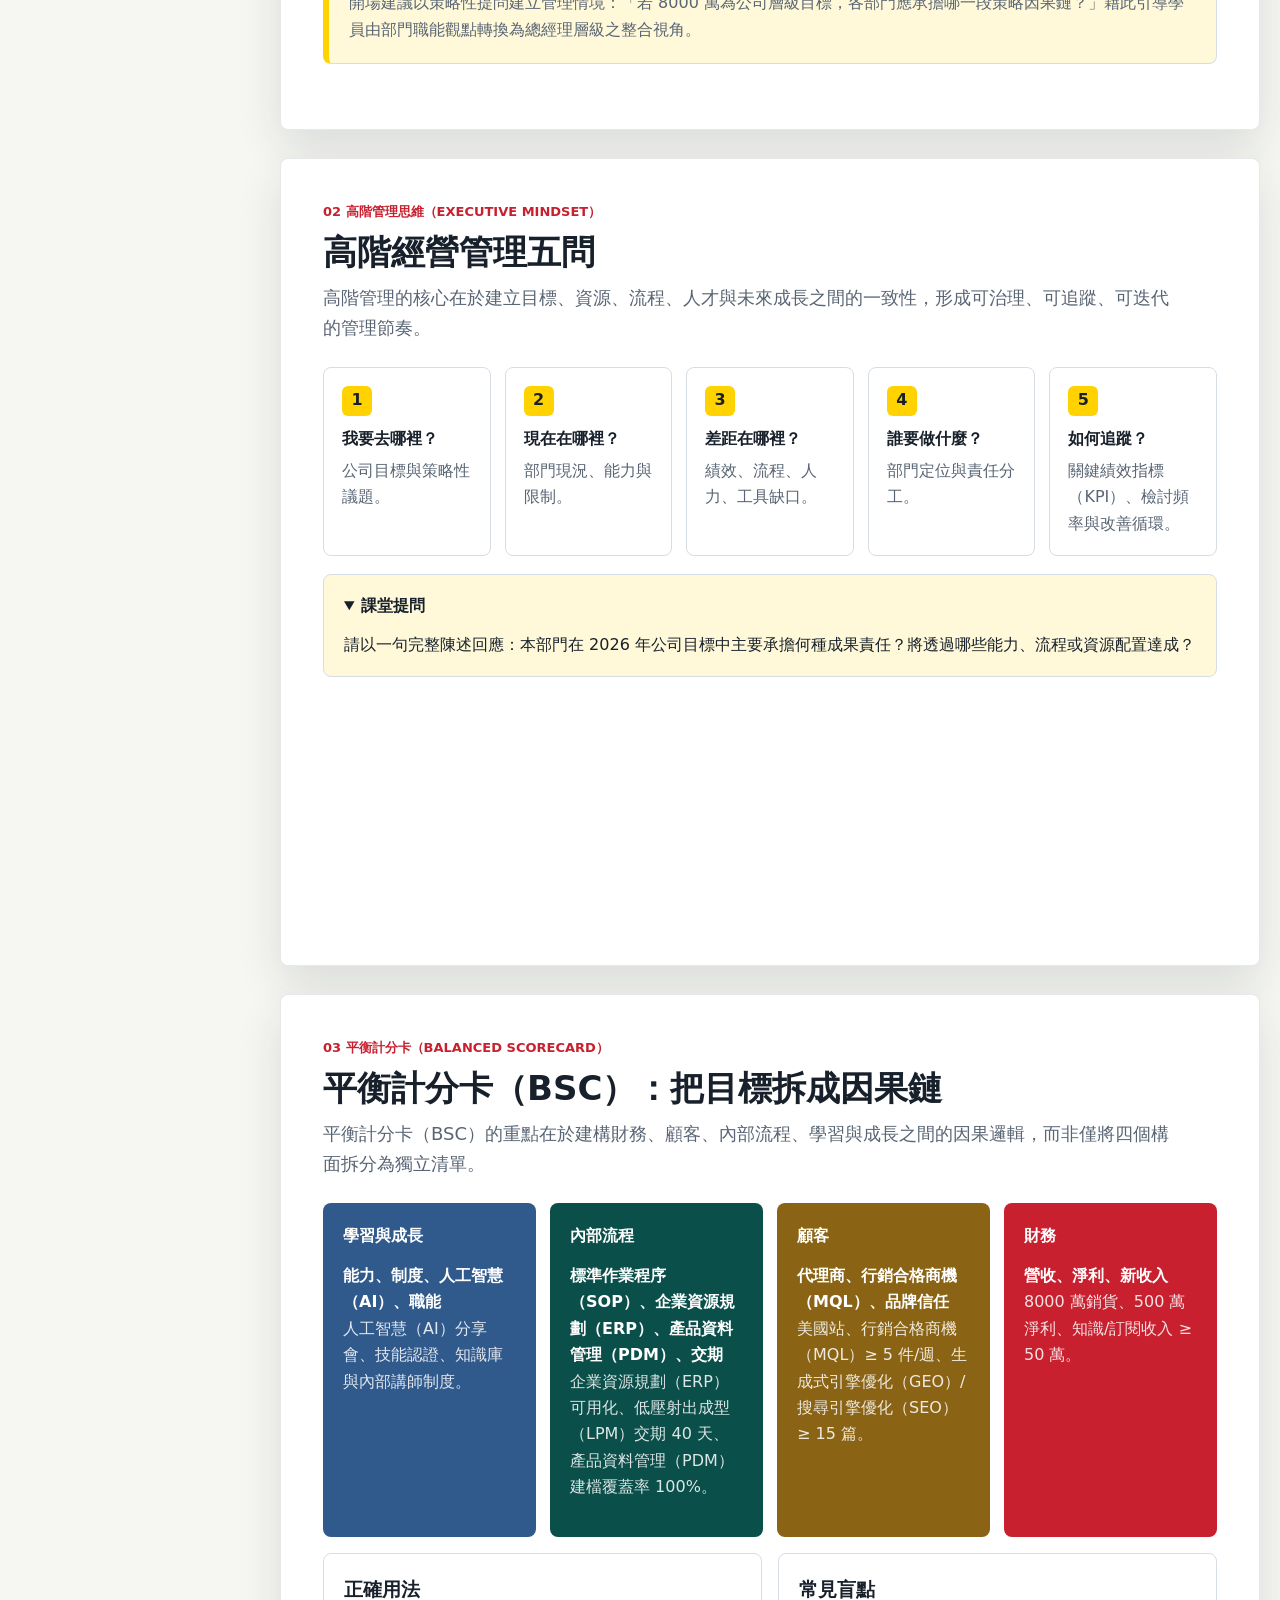
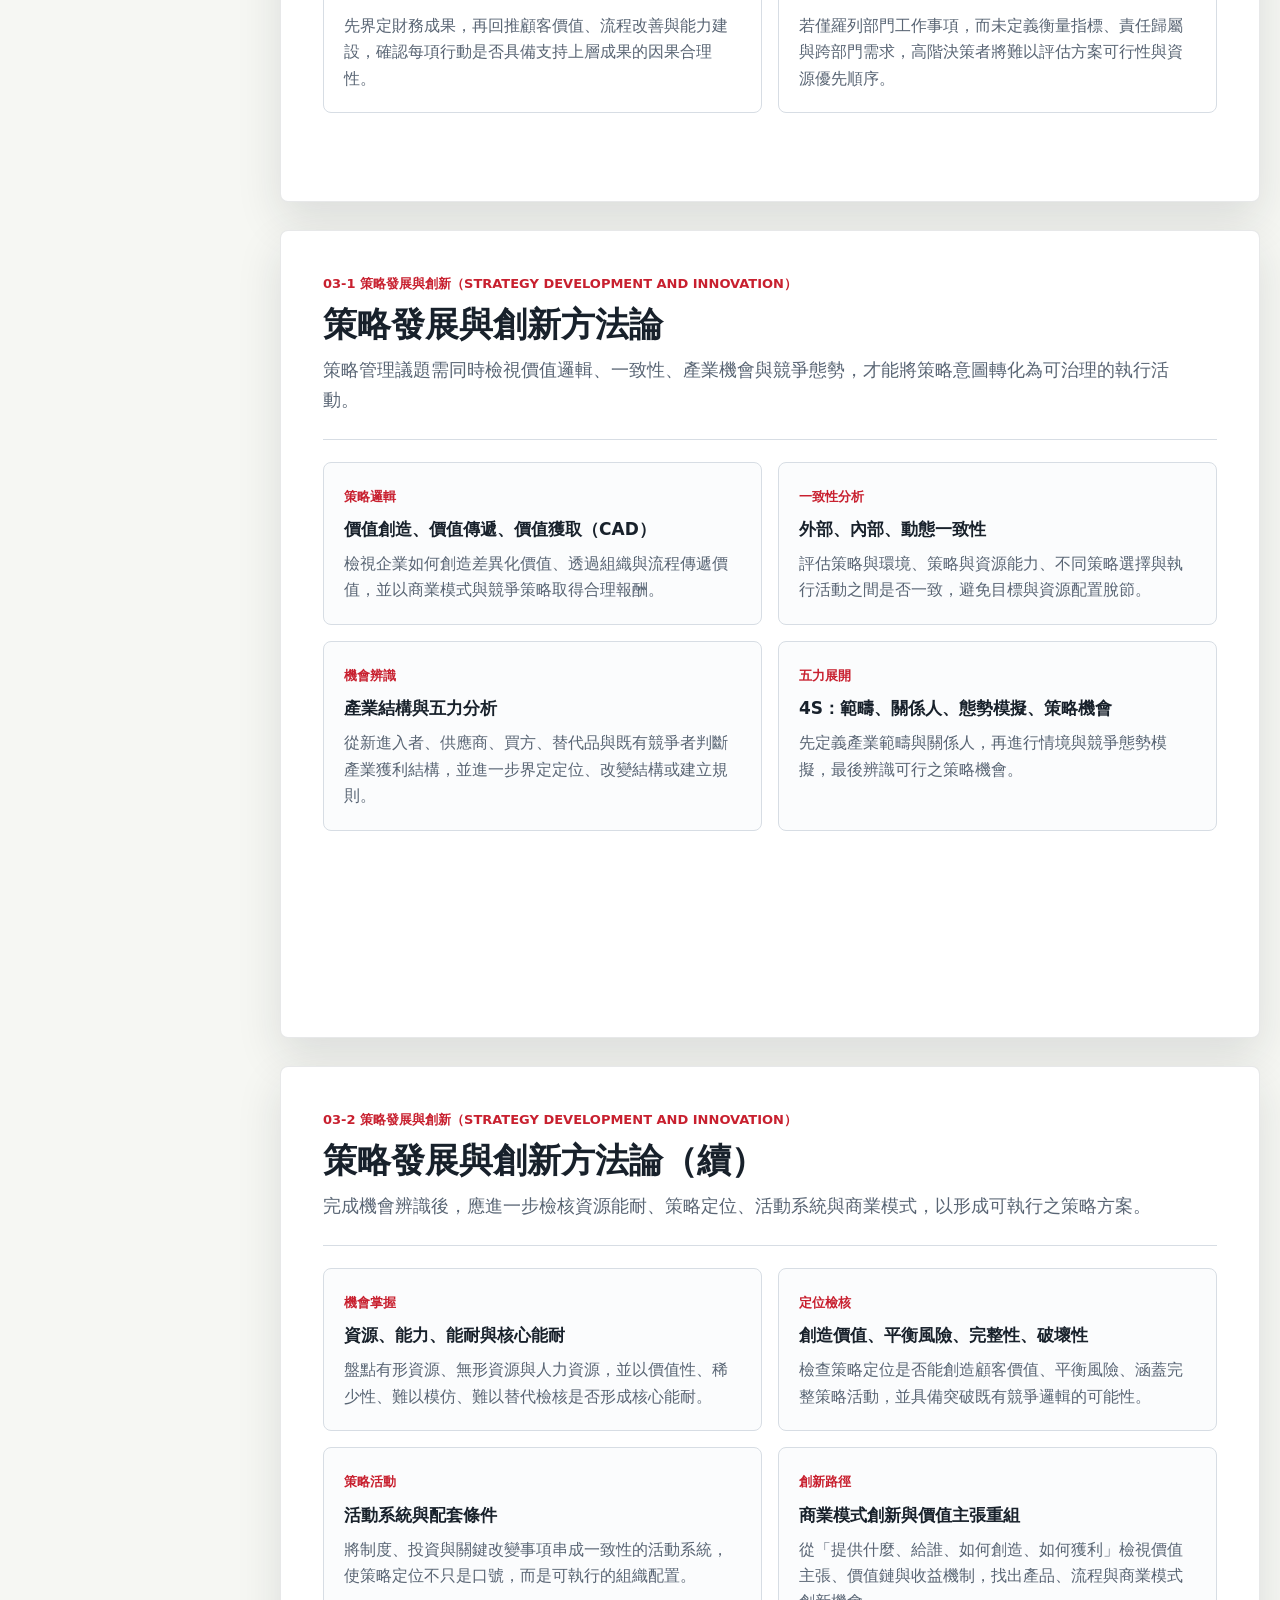
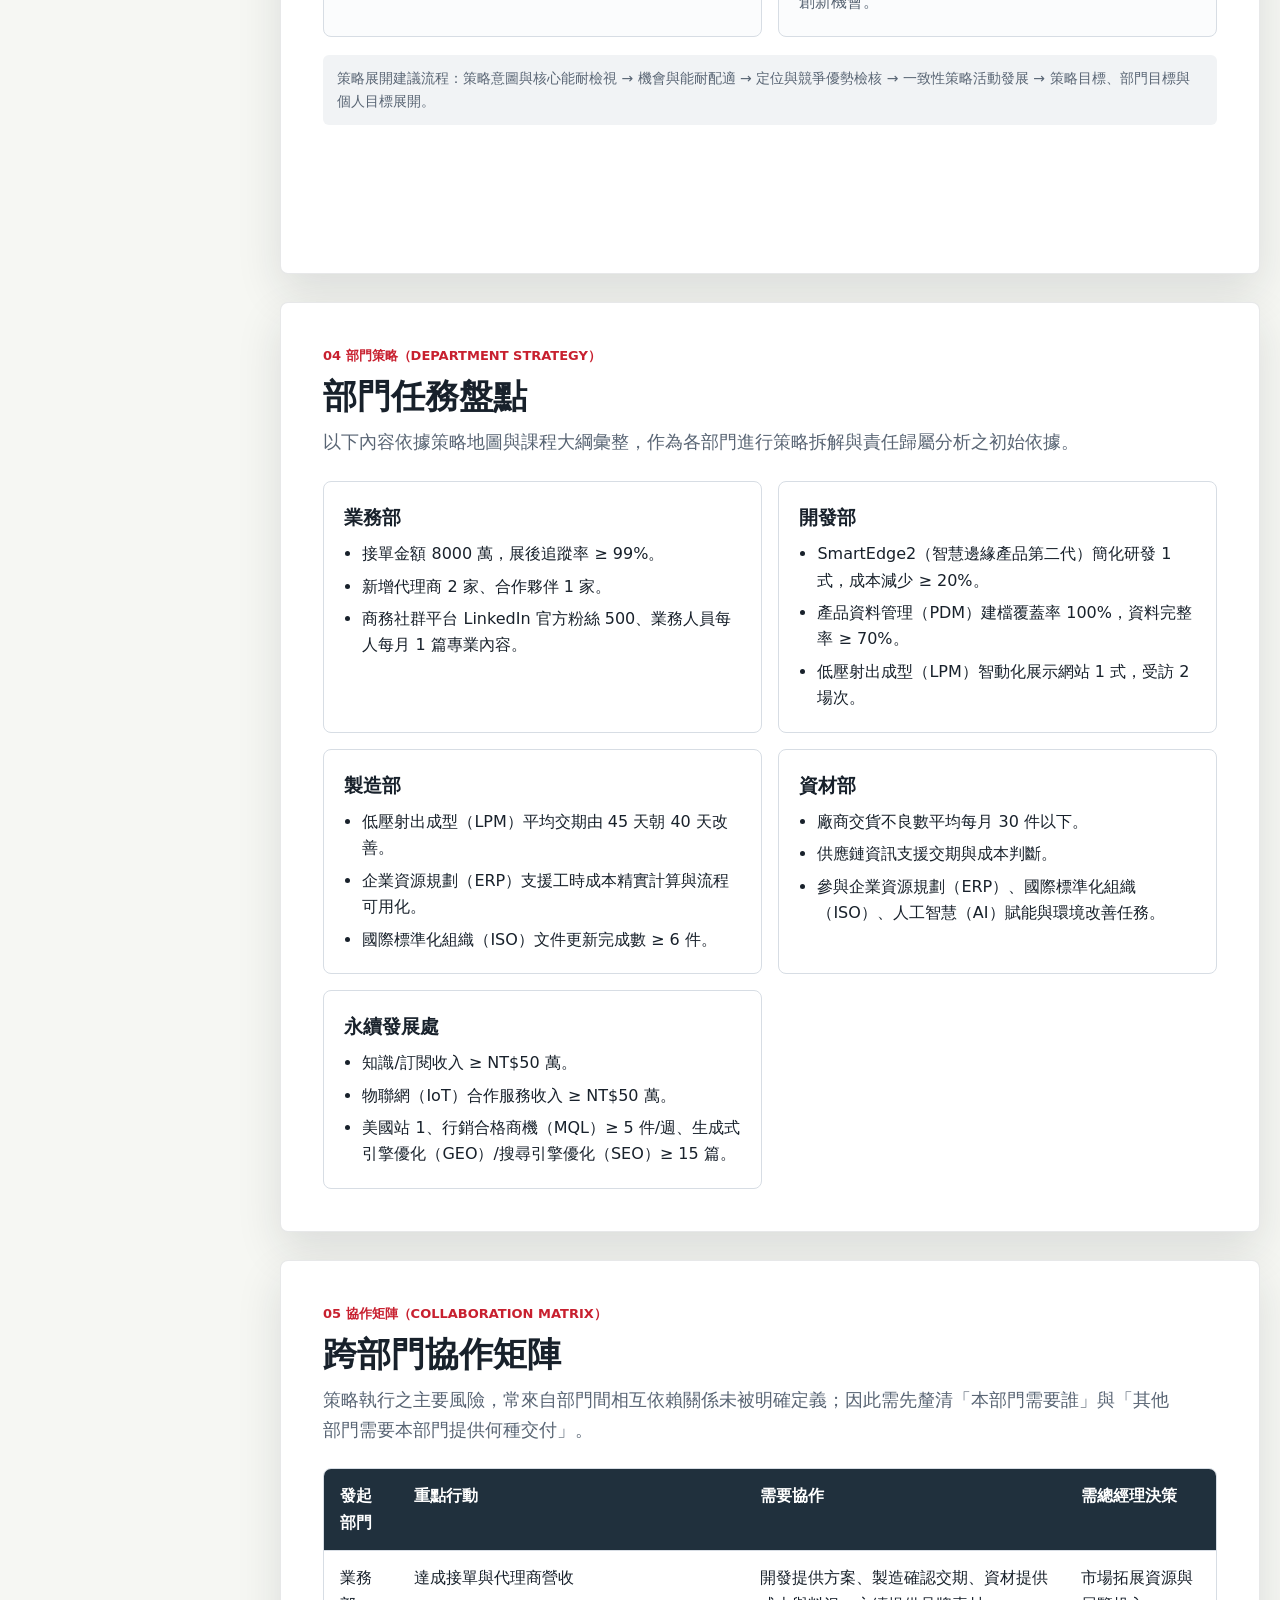
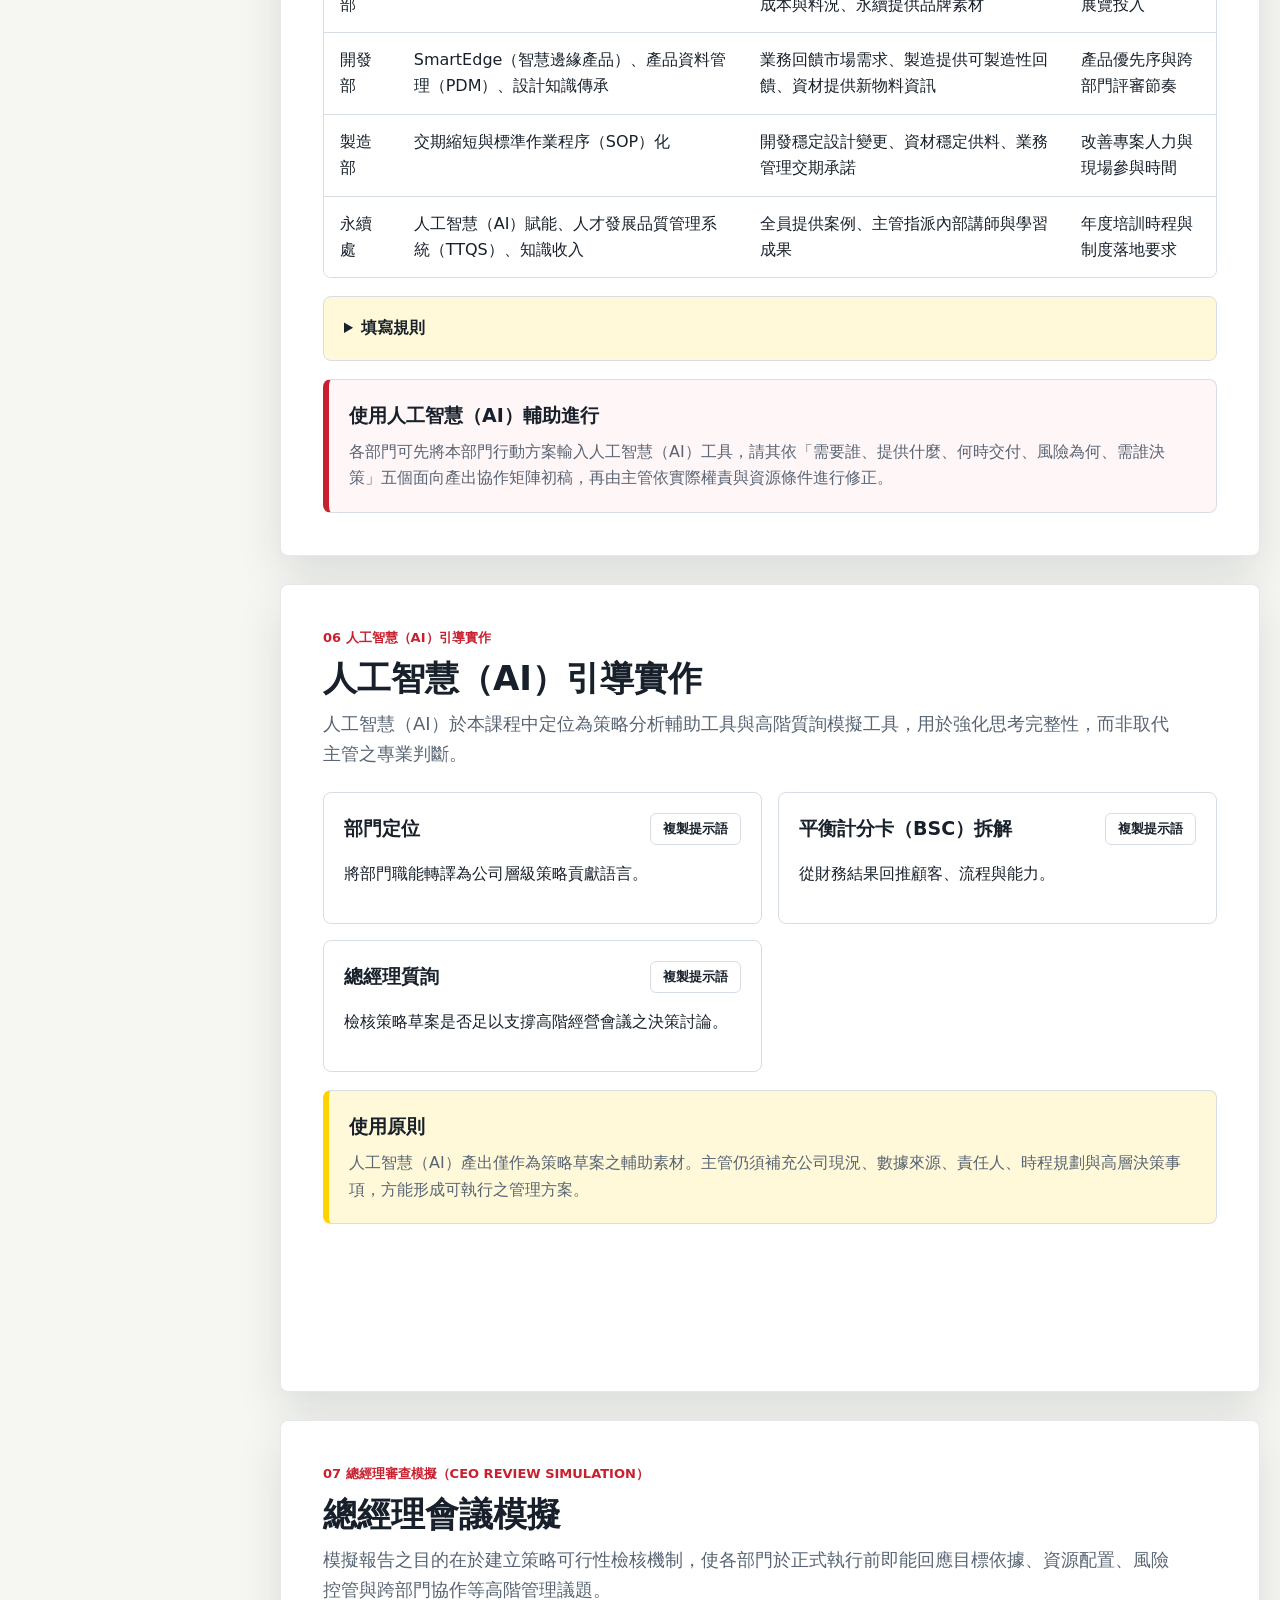
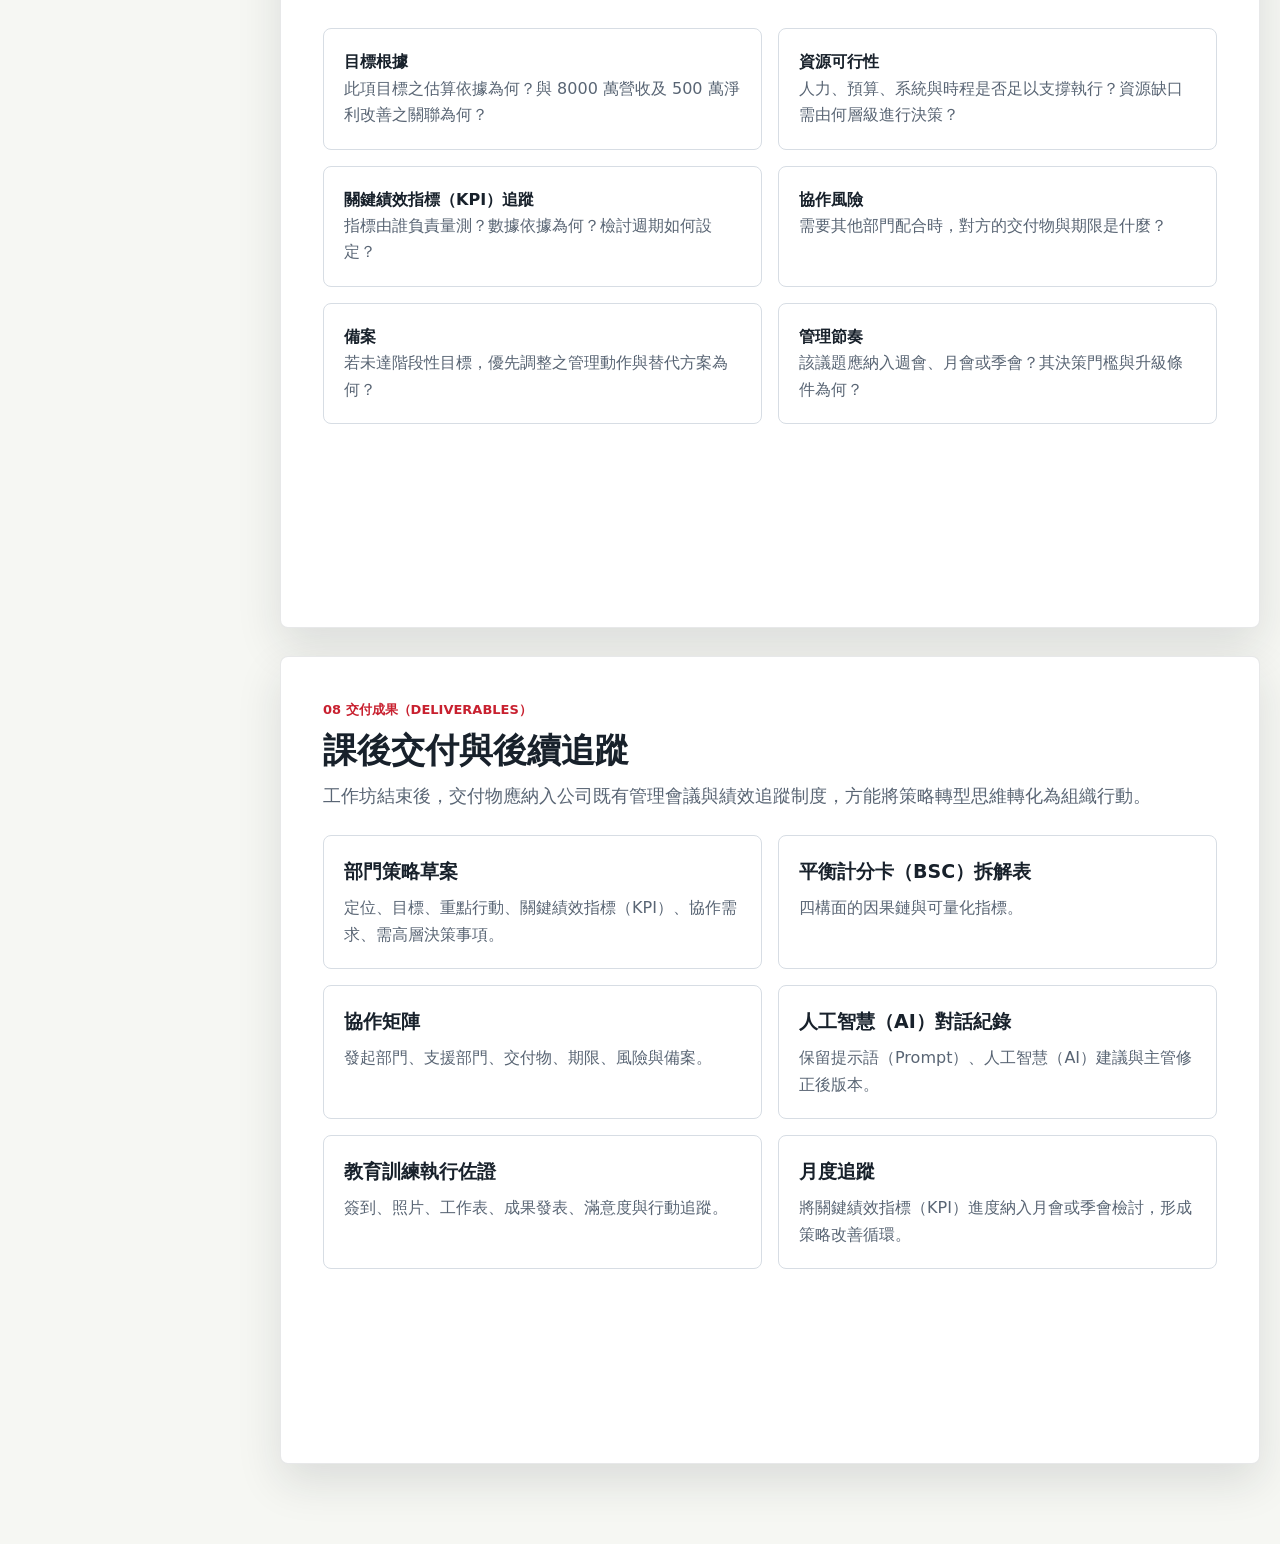
